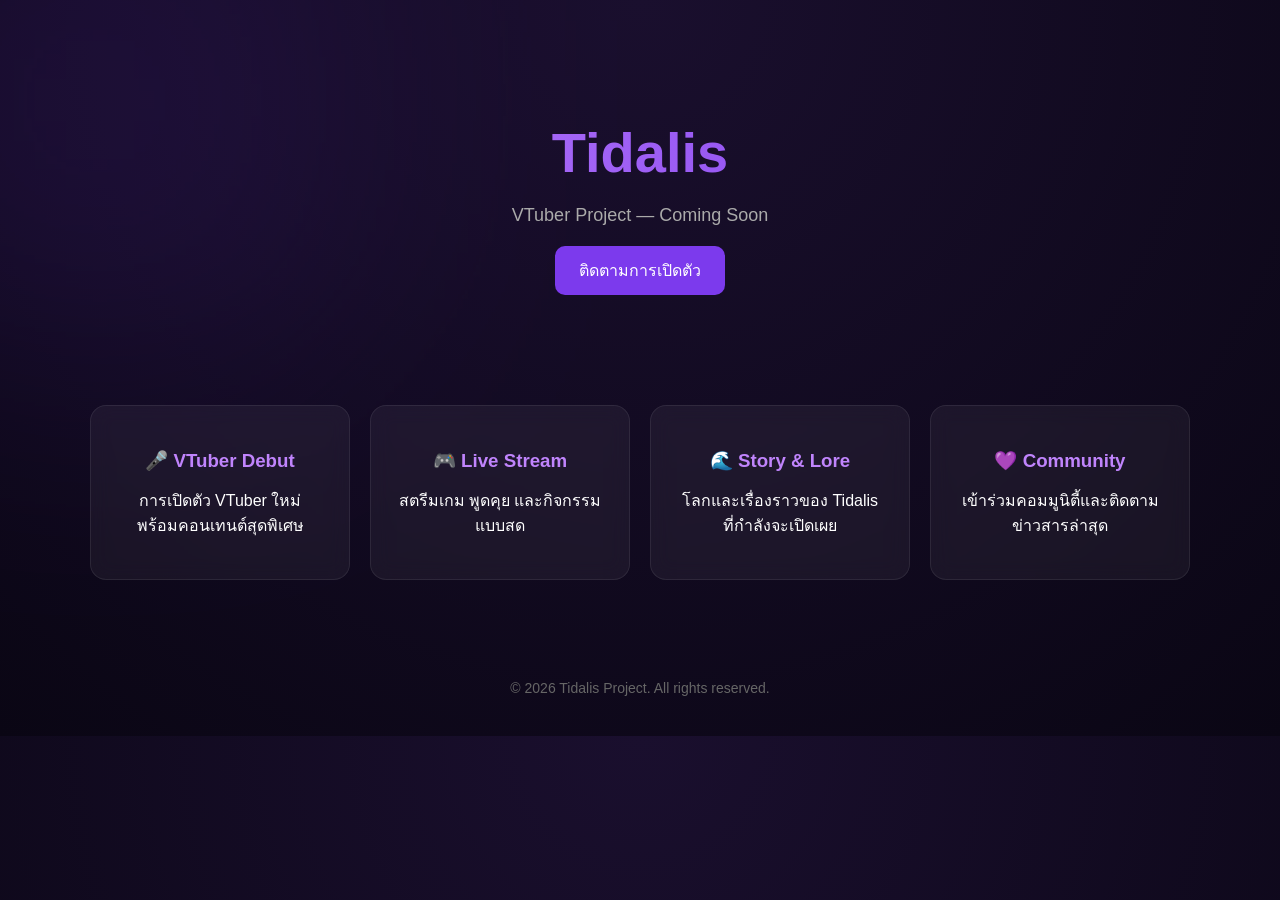
==== index.html @ df7542e8 "Create index.html" ====
<!DOCTYPE html>
<html lang="th">
<head>
  <meta charset="UTF-8">
  <meta name="viewport" content="width=device-width, initial-scale=1.0">
  <title>Tidalis.site</title>
  <style>
    body {
      margin: 0;
      font-family: 'Segoe UI', sans-serif;
      background: radial-gradient(circle at top, #1a0f2e, #0a0614);
      color: #fff;
      overflow-x: hidden;
    }

    .container {
      max-width: 1100px;
      margin: auto;
      padding: 20px;
      text-align: center;
    }

    .hero {
      padding: 100px 20px 60px;
    }

    .hero h1 {
      font-size: 56px;
      margin: 0;
      background: linear-gradient(90deg, #c084fc, #7c3aed);
      -webkit-background-clip: text;
      -webkit-text-fill-color: transparent;
    }

    .hero p {
      color: #aaa;
      margin: 20px 0;
      font-size: 18px;
    }

    .btn {
      padding: 12px 24px;
      background: #7c3aed;
      border-radius: 10px;
      text-decoration: none;
      color: #fff;
      transition: 0.3s;
      display: inline-block;
    }

    .btn:hover {
      background: #5b21b6;
      transform: translateY(-2px);
    }

    .cards {
      display: grid;
      grid-template-columns: repeat(auto-fit, minmax(220px, 1fr));
      gap: 20px;
      margin-top: 50px;
    }

    .card {
      background: rgba(255,255,255,0.05);
      padding: 25px;
      border-radius: 16px;
      backdrop-filter: blur(10px);
      border: 1px solid rgba(255,255,255,0.08);
      transition: 0.4s;
      opacity: 0;
      transform: translateY(30px);
    }

    .card:hover {
      transform: translateY(-6px) scale(1.02);
      border-color: #7c3aed;
    }

    .card h3 {
      color: #c084fc;
      margin-bottom: 10px;
    }

    .footer {
      margin-top: 80px;
      padding: 20px;
      color: #666;
      font-size: 14px;
    }

    .glow {
      position: absolute;
      width: 400px;
      height: 400px;
      background: #7c3aed;
      filter: blur(150px);
      opacity: 0.2;
      top: -100px;
      left: -100px;
      z-index: -1;
    }
  </style>
</head>
<body>

<div class="glow"></div>

<div class="container">

  <section class="hero">
    <h1>Tidalis</h1>
    <p>VTuber Project — Coming Soon</p>
    <a href="#" class="btn" id="notifyBtn">ติดตามการเปิดตัว</a>
  </section>

  <section class="cards">

    <div class="card">
      <h3>🎤 VTuber Debut</h3>
      <p>การเปิดตัว VTuber ใหม่ พร้อมคอนเทนต์สุดพิเศษ</p>
    </div>

    <div class="card">
      <h3>🎮 Live Stream</h3>
      <p>สตรีมเกม พูดคุย และกิจกรรมแบบสด</p>
    </div>

    <div class="card">
      <h3>🌊 Story & Lore</h3>
      <p>โลกและเรื่องราวของ Tidalis ที่กำลังจะเปิดเผย</p>
    </div>

    <div class="card">
      <h3>💜 Community</h3>
      <p>เข้าร่วมคอมมูนิตี้และติดตามข่าวสารล่าสุด</p>
    </div>

  </section>

  <div class="footer">
    © 2026 Tidalis Project. All rights reserved.
  </div>

</div>

<script>
// animation cards
const cards = document.querySelectorAll('.card');

cards.forEach((card, index) => {
  setTimeout(() => {
    card.style.opacity = 1;
    card.style.transform = 'translateY(0)';
  }, index * 200);
});

// button interaction
const btn = document.getElementById('notifyBtn');

btn.addEventListener('click', (e) => {
  e.preventDefault();
  btn.innerText = 'Coming Soon...';
  btn.style.opacity = '0.7';

  setTimeout(() => {
    btn.innerText = 'ติดตามการเปิดตัว';
    btn.style.opacity = '1';
    alert('ระบบแจ้งเตือนจะมาเร็วๆ นี้ 🌊');
  }, 1500);
});
</script>

</body>
</html>
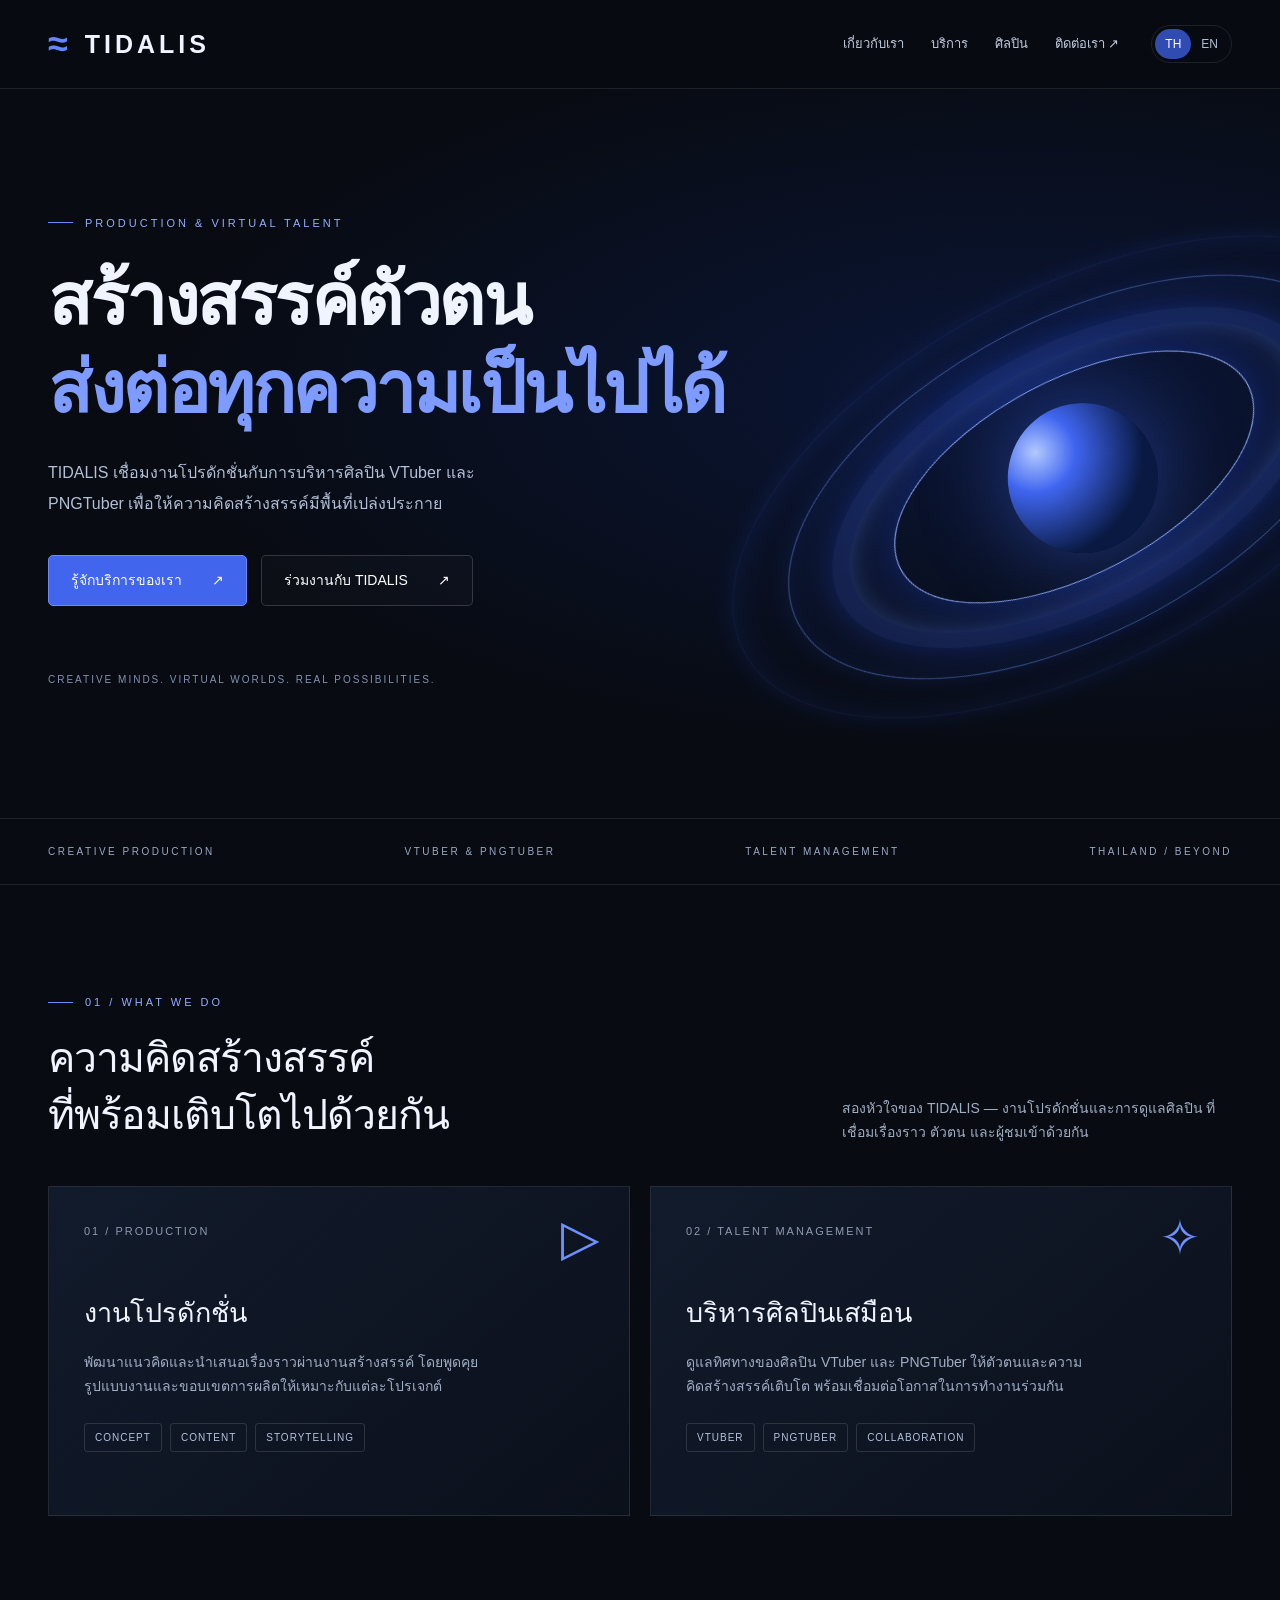
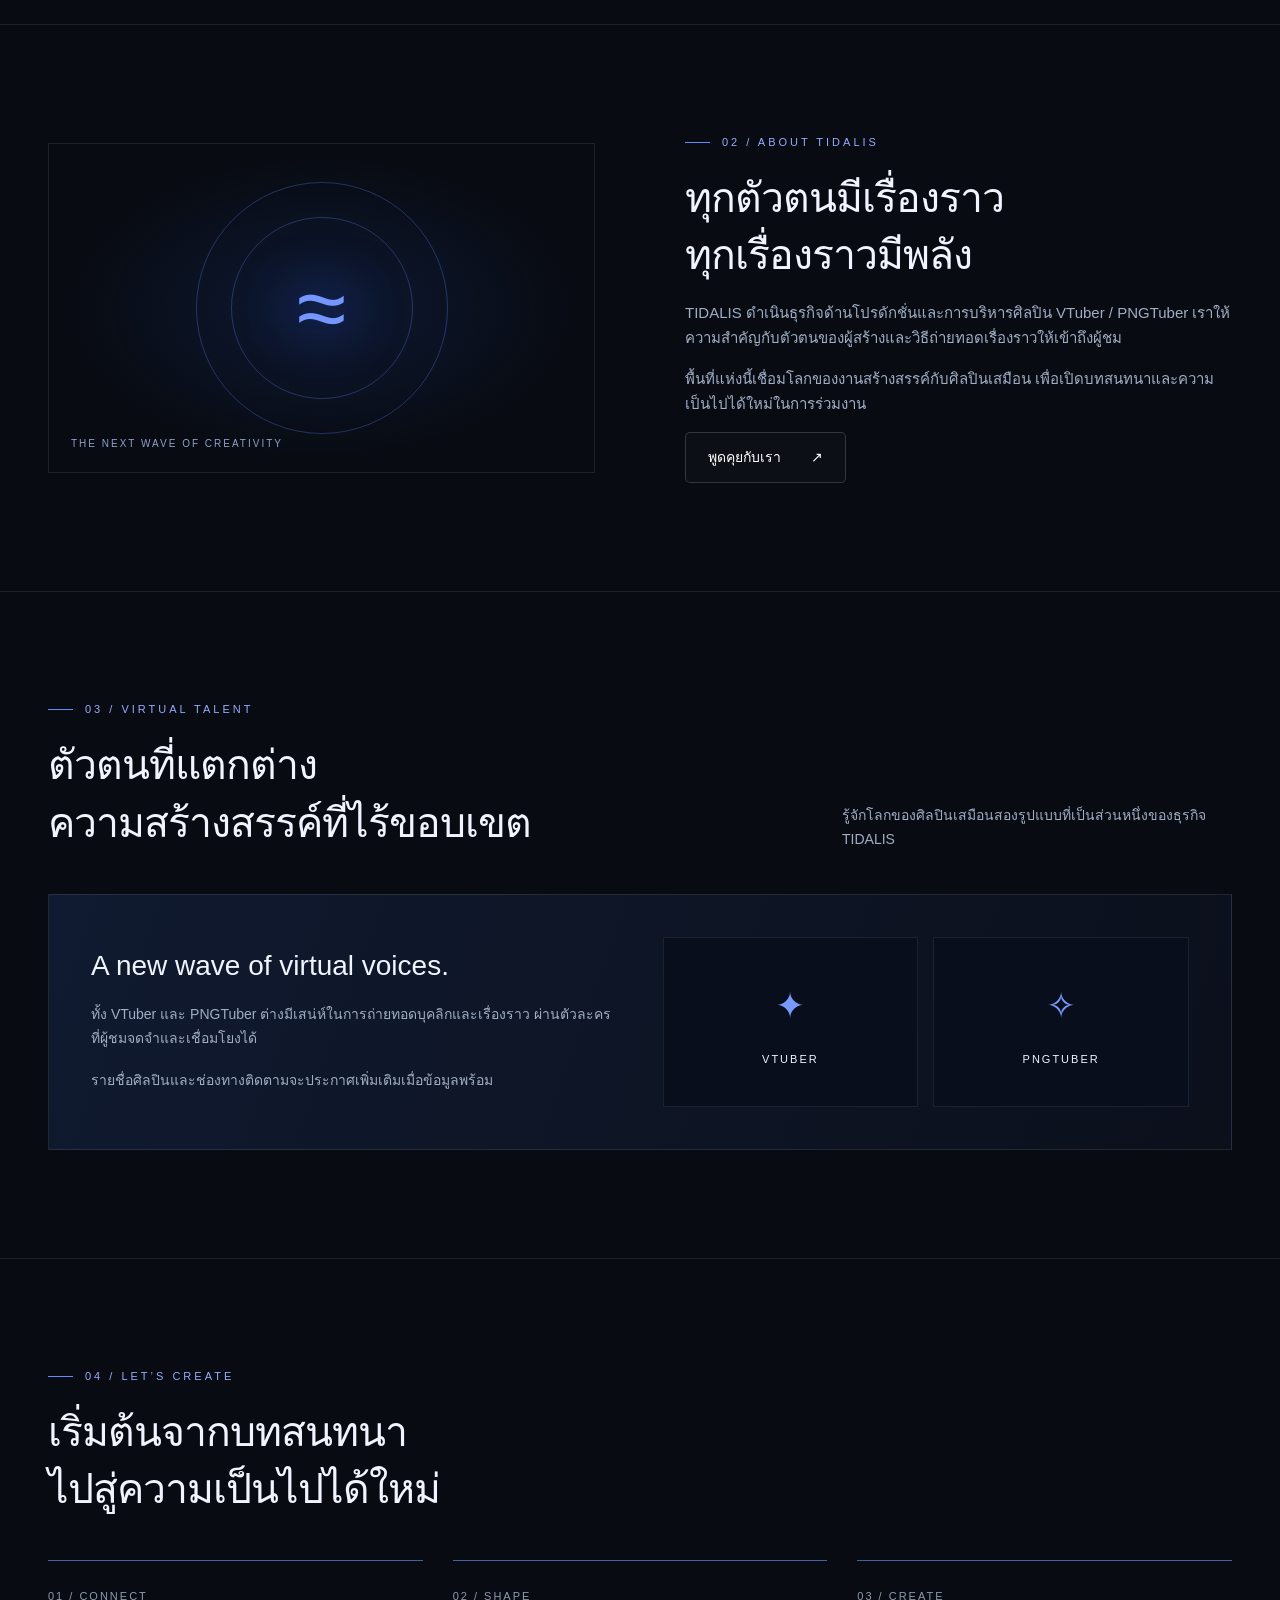
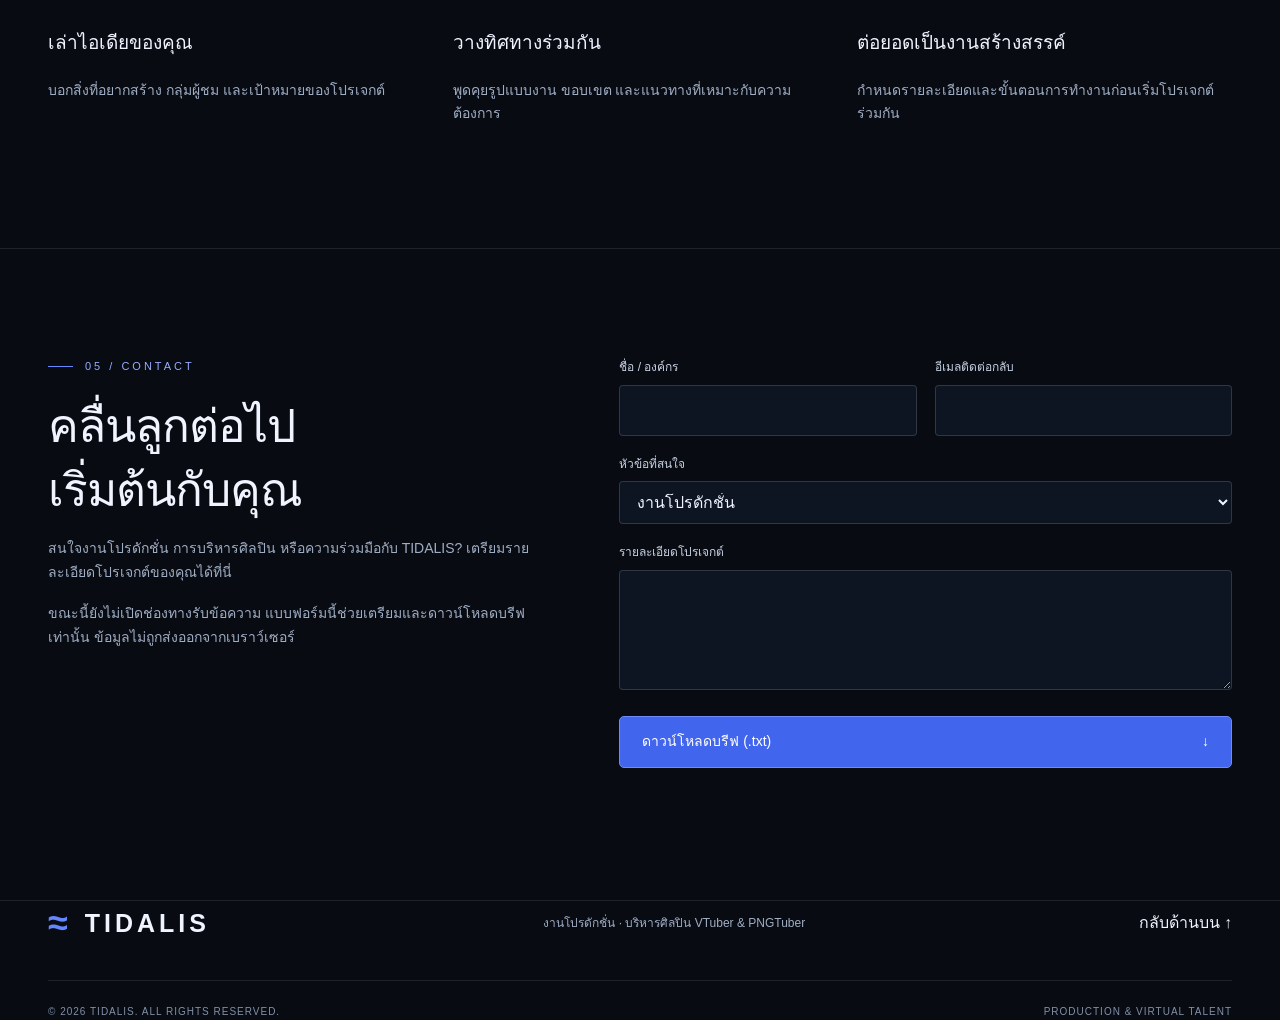
==== commit 839b96cd: "Build bilingual TIDALIS production and virtual talent corporate site" ====
--- a/index.html
+++ b/index.html
@@ -1,174 +1,32 @@
-<!DOCTYPE html>
+<!doctype html>
 <html lang="th">
 <head>
-  <meta charset="UTF-8">
-  <meta name="viewport" content="width=device-width, initial-scale=1.0">
-  <title>Tidalis.site</title>
-  <style>
-    body {
-      margin: 0;
-      font-family: 'Segoe UI', sans-serif;
-      background: radial-gradient(circle at top, #1a0f2e, #0a0614);
-      color: #fff;
-      overflow-x: hidden;
-    }
-
-    .container {
-      max-width: 1100px;
-      margin: auto;
-      padding: 20px;
-      text-align: center;
-    }
-
-    .hero {
-      padding: 100px 20px 60px;
-    }
-
-    .hero h1 {
-      font-size: 56px;
-      margin: 0;
-      background: linear-gradient(90deg, #c084fc, #7c3aed);
-      -webkit-background-clip: text;
-      -webkit-text-fill-color: transparent;
-    }
-
-    .hero p {
-      color: #aaa;
-      margin: 20px 0;
-      font-size: 18px;
-    }
-
-    .btn {
-      padding: 12px 24px;
-      background: #7c3aed;
-      border-radius: 10px;
-      text-decoration: none;
-      color: #fff;
-      transition: 0.3s;
-      display: inline-block;
-    }
-
-    .btn:hover {
-      background: #5b21b6;
-      transform: translateY(-2px);
-    }
-
-    .cards {
-      display: grid;
-      grid-template-columns: repeat(auto-fit, minmax(220px, 1fr));
-      gap: 20px;
-      margin-top: 50px;
-    }
-
-    .card {
-      background: rgba(255,255,255,0.05);
-      padding: 25px;
-      border-radius: 16px;
-      backdrop-filter: blur(10px);
-      border: 1px solid rgba(255,255,255,0.08);
-      transition: 0.4s;
-      opacity: 0;
-      transform: translateY(30px);
-    }
-
-    .card:hover {
-      transform: translateY(-6px) scale(1.02);
-      border-color: #7c3aed;
-    }
-
-    .card h3 {
-      color: #c084fc;
-      margin-bottom: 10px;
-    }
-
-    .footer {
-      margin-top: 80px;
-      padding: 20px;
-      color: #666;
-      font-size: 14px;
-    }
-
-    .glow {
-      position: absolute;
-      width: 400px;
-      height: 400px;
-      background: #7c3aed;
-      filter: blur(150px);
-      opacity: 0.2;
-      top: -100px;
-      left: -100px;
-      z-index: -1;
-    }
-  </style>
-</head>
+<meta charset="utf-8"><meta name="viewport" content="width=device-width,initial-scale=1">
+<title>TIDALIS — Production & Virtual Talent</title>
+<meta name="description" content="TIDALIS งานโปรดักชั่นและการบริหารศิลปิน VTuber / PNGTuber — Production and virtual talent management.">
+<meta name="theme-color" content="#080b12">
+<style>
+:root{color-scheme:dark;--bg:#080b12;--panel:#101724;--ink:#f0f4ff;--muted:#a0aec4;--blue:#4268ff;--line:#ffffff18}*{box-sizing:border-box}html{scroll-behavior:smooth;scroll-padding-top:100px}body{margin:0;background:var(--bg);color:var(--ink);font-family:Inter,"Noto Sans Thai",Tahoma,Arial,sans-serif;line-height:1.7}a{color:inherit;text-decoration:none}button,input,textarea,select{font:inherit}button,a,input,textarea,select{outline-offset:6px}button{cursor:pointer}::selection{background:#3451ad}header{position:sticky;top:0;z-index:10;background:#080b12e8;backdrop-filter:blur(18px);border-bottom:1px solid var(--line)}.wrap{max-width:1280px;margin:auto;padding:0 48px}.nav{height:88px;display:flex;align-items:center;gap:32px}.brand{font-size:25px;letter-spacing:4px;font-weight:800;display:flex;align-items:center;gap:13px}.mark{color:#6486ff;font-size:36px;line-height:1}.navlinks{display:flex;gap:27px;margin-left:auto;font-size:13px;color:#c1cbdd}.navlinks a:hover,footer a:hover{color:#7da0ff}.lang{display:flex;border:1px solid var(--line);padding:3px;border-radius:25px}.lang button{background:none;border:0;color:#b4bfd3;padding:5px 10px;font-size:12px;border-radius:20px}.lang button[aria-pressed=true]{background:#304cb2;color:white}.menu{display:none;background:none;border:1px solid var(--line);color:white;padding:7px 12px}.eyebrow{text-transform:uppercase;letter-spacing:3px;font-size:11px;color:#94adff;display:flex;align-items:center;gap:12px}.eyebrow:before{content:"";width:25px;height:1px;background:#6689ff}.hero{position:relative;min-height:730px;display:flex;align-items:center;isolation:isolate;overflow:hidden;border-bottom:1px solid var(--line)}.hero:before{content:"";position:absolute;inset:0;z-index:-2;background:radial-gradient(ellipse at 80% 42%,#13349b45,transparent 60%),linear-gradient(90deg,#080b12,transparent)}.hero .wrap{width:100%;padding-top:85px;padding-bottom:90px}.hero-copy{max-width:740px;position:relative;z-index:2}h1{font-size:clamp(48px,5.6vw,78px);line-height:1.22;letter-spacing:-2.5px;margin:25px 0 25px;font-weight:600}h1 span{display:block;color:#7e9bff}.lead{max-width:500px;color:#b3c0d6;font-size:16px;line-height:1.95}.actions{display:flex;gap:14px;flex-wrap:wrap;margin-top:35px}.button{display:inline-flex;align-items:center;justify-content:space-between;gap:30px;padding:13px 22px;background:#4165ed;border:1px solid #6e89f8;border-radius:5px;font-size:14px;color:white;transition:background .2s,transform .2s}.button:hover{background:#5276ff;transform:translateY(-2px)}.button.secondary{background:#ffffff05;border-color:#ffffff2a}.hero-caption{font-size:10px;letter-spacing:2px;color:#8392b1;margin-top:65px}.orbit-art{position:absolute;right:-130px;top:75px;width:680px;height:610px;z-index:-1;transform:rotate(-28deg);pointer-events:none}.orbit{position:absolute;border-radius:50%;border:1px solid #6e9bff7a;box-shadow:inset 0 0 35px #2452ef22,0 0 25px #2452ef22;width:92%;height:63%;top:20%;left:4%;transform:rotateX(35deg);animation:float 12s ease-in-out infinite}.orbit:nth-child(2){width:78%;height:53%;top:25%;left:11%;border-width:18px;border-color:#4268ff33;box-shadow:inset 0 0 30px #5881ff66,0 0 40px #2853fa55;animation-delay:-3s}.orbit:nth-child(3){width:58%;height:39%;top:32%;left:21%;border-color:#94b0ff;box-shadow:0 0 60px #2552ff66;animation-delay:-6s}.orbit:nth-child(4){width:110%;height:75%;top:14%;left:-5%;border-color:#3655ae35}.core{position:absolute;width:150px;height:150px;border-radius:50%;left:40%;top:40%;background:radial-gradient(circle at 30% 20%,#b3c9ff,#3f65ef 25%,#091941 68%);box-shadow:0 0 90px #416eff77}.strip{display:flex;justify-content:space-between;gap:20px;padding-top:24px;padding-bottom:24px;font-size:10px;letter-spacing:2.5px;color:#9aa9c4;border-bottom:1px solid var(--line)}section.content{padding-top:108px;padding-bottom:108px;border-bottom:1px solid var(--line)}.section-head{display:flex;align-items:end;justify-content:space-between;gap:40px;margin-bottom:42px}h2{font-size:clamp(30px,3.2vw,45px);line-height:1.4;letter-spacing:-1px;font-weight:500;margin:18px 0 0}.section-head p{max-width:390px;color:var(--muted);font-size:14px;margin:0}.services{display:grid;grid-template-columns:1fr 1fr;gap:20px}.service{border:1px solid var(--line);background:linear-gradient(140deg,#121b2c,#0b101b);padding:35px;min-height:330px;position:relative;overflow:hidden;transition:border-color .2s}.service:hover{border-color:#5a7bde}.number{font-size:11px;color:#8f9ab0;letter-spacing:2px}.service h3{font-size:27px;font-weight:500;margin:50px 0 12px}.service p{color:var(--muted);font-size:14px;max-width:410px}.tags{display:flex;gap:8px;flex-wrap:wrap;margin-top:24px}.tag{font-size:10px;border:1px solid #ffffff20;padding:5px 10px;color:#b4c3dd;border-radius:3px;letter-spacing:1px}.mini-art{position:absolute;right:30px;top:26px;font-size:50px;color:#6f91ff;line-height:1}.about{display:grid;grid-template-columns:1fr 1fr;gap:90px;align-items:center}.about p{color:var(--muted);font-size:15px}.about-visual{min-height:330px;background:radial-gradient(ellipse at center,#1d3f9044,transparent 65%);border:1px solid var(--line);display:flex;align-items:center;justify-content:center;position:relative;overflow:hidden}.about-visual:before,.about-visual:after{content:"";position:absolute;width:250px;height:250px;border:1px solid #577eee55;border-radius:50%}.about-visual:after{width:180px;height:180px}.about-visual strong{font-size:90px;font-weight:400;color:#7396ff;text-shadow:0 0 60px #3b66ff}.visual-note{position:absolute;bottom:20px;left:22px;font-size:10px;letter-spacing:2px;color:#8fa2c9}.talent-panel{border:1px solid var(--line);padding:42px;display:grid;grid-template-columns:1fr 1fr;gap:45px;background:linear-gradient(110deg,#101a30,#0b101b)}.talent-panel h3{font-size:28px;font-weight:500;margin:5px 0 12px}.talent-panel p{font-size:14px;color:var(--muted)}.talent-types{display:grid;grid-template-columns:1fr 1fr;gap:15px}.type{border:1px solid #ffffff14;display:flex;flex-direction:column;justify-content:center;align-items:center;min-height:160px;background:#080e1b}.type span{font-size:36px;color:#789aff;margin-bottom:13px}.type strong{letter-spacing:2px;font-size:11px;font-weight:500}.note{color:#95a4bd;font-size:12px;margin-top:18px}.steps{display:grid;grid-template-columns:repeat(3,1fr);gap:30px}.step{border-top:1px solid #4761a0;padding-top:20px}.step h3{font-size:19px;font-weight:500}.step p{font-size:14px;color:var(--muted)}.contact-grid{display:grid;grid-template-columns:.9fr 1.1fr;gap:70px}.contact-grid p{color:var(--muted);font-size:14px}.contact-grid h2{font-size:46px}.field{margin-bottom:18px}label{display:block;font-size:12px;color:#c9d3e5;margin-bottom:7px}input,select,textarea{width:100%;background:#0d1422;border:1px solid #ffffff25;border-radius:4px;color:var(--ink);padding:11px 13px}textarea{resize:vertical;min-height:120px}.form-row{display:grid;grid-template-columns:1fr 1fr;gap:18px}form .button{width:100%}.status{padding:12px 0;color:#a7bfff;font-size:13px;white-space:pre-wrap}footer{padding:45px 0 25px}.footer-top{display:flex;justify-content:space-between;align-items:center;gap:20px}.footer-top p{font-size:12px;color:var(--muted)}.footer-bottom{margin-top:35px;border-top:1px solid var(--line);padding-top:22px;display:flex;justify-content:space-between;color:#8390a8;font-size:10px;letter-spacing:1px}.skip{position:absolute;left:15px;top:-80px;background:var(--blue);padding:10px;z-index:20}.skip:focus{top:10px}@keyframes float{50%{translate:0 -15px;rotate:3deg}}@media(min-width:1600px){.orbit-art{right:calc((100vw - 1450px)/2)}}@media(max-width:900px){.wrap{padding-left:26px;padding-right:26px}.nav{gap:18px}.navlinks{gap:17px}.about{gap:35px}.contact-grid{gap:35px}.orbit-art{right:-280px;opacity:.7}.hero-copy{max-width:620px}h1{font-size:60px}.strip{letter-spacing:1px}.talent-panel{gap:25px;padding:28px}}@media(max-width:680px){.nav{height:72px}.brand{font-size:20px;letter-spacing:3px}.lang{margin-left:auto}.menu{display:block}.navlinks{display:none;position:absolute;top:72px;left:0;right:0;background:#0c1220;padding:24px;flex-direction:column;border-bottom:1px solid var(--line)}.navlinks.open{display:flex}.hero{min-height:750px;align-items:start}.hero .wrap{padding-top:60px;padding-bottom:48px}h1{font-size:47px;letter-spacing:-1.5px}.lead{font-size:14px;max-width:360px}.orbit-art{width:470px;height:420px;right:-150px;top:370px;opacity:.55}.hero-caption{margin-top:120px;position:relative;z-index:1;font-size:9px}.strip{flex-wrap:wrap;font-size:8px;gap:12px;justify-content:start}.strip span{width:46%}section.content{padding-top:65px;padding-bottom:65px}.section-head{display:block}.section-head p{margin-top:20px}.services,.about,.talent-panel,.contact-grid{grid-template-columns:1fr}.service{padding:26px}.service h3{font-size:24px}.about{gap:30px}.about-visual{min-height:270px}.steps{grid-template-columns:1fr;gap:22px}.form-row{grid-template-columns:1fr;gap:0}.contact-grid h2{font-size:37px}.footer-top{align-items:start;flex-direction:column}.footer-bottom{gap:20px;flex-direction:column}.talent-panel{padding:24px}.actions .button{font-size:12px;gap:15px;padding:12px 16px}}@media(prefers-reduced-motion:reduce){html{scroll-behavior:auto}*,*:before,*:after{animation:none!important;transition:none!important}}
+</style></head>
 <body>
-
-<div class="glow"></div>
-
-<div class="container">
-
-  <section class="hero">
-    <h1>Tidalis</h1>
-    <p>VTuber Project — Coming Soon</p>
-    <a href="#" class="btn" id="notifyBtn">ติดตามการเปิดตัว</a>
-  </section>
-
-  <section class="cards">
-
-    <div class="card">
-      <h3>🎤 VTuber Debut</h3>
-      <p>การเปิดตัว VTuber ใหม่ พร้อมคอนเทนต์สุดพิเศษ</p>
-    </div>
-
-    <div class="card">
-      <h3>🎮 Live Stream</h3>
-      <p>สตรีมเกม พูดคุย และกิจกรรมแบบสด</p>
-    </div>
-
-    <div class="card">
-      <h3>🌊 Story & Lore</h3>
-      <p>โลกและเรื่องราวของ Tidalis ที่กำลังจะเปิดเผย</p>
-    </div>
-
-    <div class="card">
-      <h3>💜 Community</h3>
-      <p>เข้าร่วมคอมมูนิตี้และติดตามข่าวสารล่าสุด</p>
-    </div>
-
-  </section>
-
-  <div class="footer">
-    © 2026 Tidalis Project. All rights reserved.
-  </div>
-
-</div>
-
+<a class="skip" href="#main" data-i="skip">ข้ามไปเนื้อหา</a>
+<header><div class="wrap nav"><a class="brand" href="#main" aria-label="TIDALIS home"><span class="mark" aria-hidden="true">≈</span>TIDALIS</a><nav class="navlinks" id="navigation" aria-label="Main"><a href="#about" data-i="navAbout">เกี่ยวกับเรา</a><a href="#services" data-i="navServices">บริการ</a><a href="#talent" data-i="navTalent">ศิลปิน</a><a href="#contact" data-i="navContact">ติดต่อเรา ↗</a></nav><div class="lang" aria-label="Language"><button type="button" data-lang="th" aria-pressed="true">TH</button><button type="button" data-lang="en" aria-pressed="false">EN</button></div><button type="button" class="menu" aria-expanded="false" aria-controls="navigation" data-i="menu">เมนู</button></div></header>
+<main id="main">
+<section class="hero" aria-labelledby="hero-title"><div class="orbit-art" aria-hidden="true"><div class="orbit"></div><div class="orbit"></div><div class="orbit"></div><div class="orbit"></div><div class="core"></div></div><div class="wrap"><div class="hero-copy"><div class="eyebrow">PRODUCTION & VIRTUAL TALENT</div><h1 id="hero-title"><span style="color:inherit" data-i="hero1">สร้างสรรค์ตัวตน</span><span data-i="hero2">ส่งต่อทุกความเป็นไปได้</span></h1><p class="lead" data-i="heroDesc">TIDALIS เชื่อมงานโปรดักชั่นกับการบริหารศิลปิน VTuber และ PNGTuber เพื่อให้ความคิดสร้างสรรค์มีพื้นที่เปล่งประกาย</p><div class="actions"><a class="button" href="#services"><span data-i="explore">รู้จักบริการของเรา</span><span aria-hidden="true">↗</span></a><a class="button secondary" href="#contact"><span data-i="collab">ร่วมงานกับ TIDALIS</span><span aria-hidden="true">↗</span></a></div><div class="hero-caption">CREATIVE MINDS. VIRTUAL WORLDS. REAL POSSIBILITIES.</div></div></div></section>
+<div class="wrap strip" aria-label="Focus areas"><span>CREATIVE PRODUCTION</span><span>VTUBER & PNGTUBER</span><span>TALENT MANAGEMENT</span><span>THAILAND / BEYOND</span></div>
+<section class="content wrap" id="services"><div class="section-head"><div><div class="eyebrow">01 / WHAT WE DO</div><h2 data-i="serviceTitle">ความคิดสร้างสรรค์<br>ที่พร้อมเติบโตไปด้วยกัน</h2></div><p data-i="serviceIntro">สองหัวใจของ TIDALIS — งานโปรดักชั่นและการดูแลศิลปิน ที่เชื่อมเรื่องราว ตัวตน และผู้ชมเข้าด้วยกัน</p></div><div class="services"><article class="service"><div class="number">01 / PRODUCTION</div><div class="mini-art" aria-hidden="true">▷</div><h3 data-i="prodTitle">งานโปรดักชั่น</h3><p data-i="prodDesc">พัฒนาแนวคิดและนำเสนอเรื่องราวผ่านงานสร้างสรรค์ โดยพูดคุยรูปแบบงานและขอบเขตการผลิตให้เหมาะกับแต่ละโปรเจกต์</p><div class="tags"><span class="tag">CONCEPT</span><span class="tag">CONTENT</span><span class="tag">STORYTELLING</span></div></article><article class="service"><div class="number">02 / TALENT MANAGEMENT</div><div class="mini-art" aria-hidden="true">✧</div><h3 data-i="manageTitle">บริหารศิลปินเสมือน</h3><p data-i="manageDesc">ดูแลทิศทางของศิลปิน VTuber และ PNGTuber ให้ตัวตนและความคิดสร้างสรรค์เติบโต พร้อมเชื่อมต่อโอกาสในการทำงานร่วมกัน</p><div class="tags"><span class="tag">VTUBER</span><span class="tag">PNGTUBER</span><span class="tag">COLLABORATION</span></div></article></div></section>
+<section class="content wrap" id="about"><div class="about"><div class="about-visual" aria-hidden="true"><strong>≈</strong><span class="visual-note">THE NEXT WAVE OF CREATIVITY</span></div><div><div class="eyebrow">02 / ABOUT TIDALIS</div><h2 data-i="aboutTitle">ทุกตัวตนมีเรื่องราว<br>ทุกเรื่องราวมีพลัง</h2><p data-i="aboutDesc">TIDALIS ดำเนินธุรกิจด้านโปรดักชั่นและการบริหารศิลปิน VTuber / PNGTuber เราให้ความสำคัญกับตัวตนของผู้สร้างและวิธีถ่ายทอดเรื่องราวให้เข้าถึงผู้ชม</p><p data-i="aboutMore">พื้นที่แห่งนี้เชื่อมโลกของงานสร้างสรรค์กับศิลปินเสมือน เพื่อเปิดบทสนทนาและความเป็นไปได้ใหม่ในการร่วมงาน</p><a href="#contact" class="button secondary"><span data-i="talk">พูดคุยกับเรา</span><span aria-hidden="true">↗</span></a></div></div></section>
+<section class="content wrap" id="talent"><div class="section-head"><div><div class="eyebrow">03 / VIRTUAL TALENT</div><h2 data-i="talentTitle">ตัวตนที่แตกต่าง<br>ความสร้างสรรค์ที่ไร้ขอบเขต</h2></div><p data-i="talentIntro">รู้จักโลกของศิลปินเสมือนสองรูปแบบที่เป็นส่วนหนึ่งของธุรกิจ TIDALIS</p></div><div class="talent-panel"><div><h3 data-i="talentPanel">A new wave of virtual voices.</h3><p data-i="talentDesc">ทั้ง VTuber และ PNGTuber ต่างมีเสน่ห์ในการถ่ายทอดบุคลิกและเรื่องราว ผ่านตัวละครที่ผู้ชมจดจำและเชื่อมโยงได้</p><p class="note" data-i="talentNote">รายชื่อศิลปินและช่องทางติดตามจะประกาศเพิ่มเติมเมื่อข้อมูลพร้อม</p></div><div class="talent-types"><div class="type"><span aria-hidden="true">✦</span><strong>VTUBER</strong></div><div class="type"><span aria-hidden="true">✧</span><strong>PNGTUBER</strong></div></div></div></section>
+<section class="content wrap"><div class="section-head"><div><div class="eyebrow">04 / LET’S CREATE</div><h2 data-i="processTitle">เริ่มต้นจากบทสนทนา<br>ไปสู่ความเป็นไปได้ใหม่</h2></div></div><div class="steps"><article class="step"><span class="number">01 / CONNECT</span><h3 data-i="step1">เล่าไอเดียของคุณ</h3><p data-i="step1Desc">บอกสิ่งที่อยากสร้าง กลุ่มผู้ชม และเป้าหมายของโปรเจกต์</p></article><article class="step"><span class="number">02 / SHAPE</span><h3 data-i="step2">วางทิศทางร่วมกัน</h3><p data-i="step2Desc">พูดคุยรูปแบบงาน ขอบเขต และแนวทางที่เหมาะกับความต้องการ</p></article><article class="step"><span class="number">03 / CREATE</span><h3 data-i="step3">ต่อยอดเป็นงานสร้างสรรค์</h3><p data-i="step3Desc">กำหนดรายละเอียดและขั้นตอนการทำงานก่อนเริ่มโปรเจกต์ร่วมกัน</p></article></div></section>
+<section class="content wrap" id="contact"><div class="contact-grid"><div><div class="eyebrow">05 / CONTACT</div><h2 data-i="contactTitle">คลื่นลูกต่อไป<br>เริ่มต้นกับคุณ</h2><p data-i="contactDesc">สนใจงานโปรดักชั่น การบริหารศิลปิน หรือความร่วมมือกับ TIDALIS? เตรียมรายละเอียดโปรเจกต์ของคุณได้ที่นี่</p><p class="note" data-i="contactNote">ขณะนี้ยังไม่เปิดช่องทางรับข้อความ แบบฟอร์มนี้ช่วยเตรียมและดาวน์โหลดบรีฟเท่านั้น ข้อมูลไม่ถูกส่งออกจากเบราว์เซอร์</p></div><form id="brief"><div class="form-row"><div class="field"><label for="name" data-i="name">ชื่อ / องค์กร</label><input id="name" name="name" required maxlength="150" autocomplete="name"></div><div class="field"><label for="email" data-i="email">อีเมลติดต่อกลับ</label><input id="email" name="email" type="email" required maxlength="254" autocomplete="email"></div></div><div class="field"><label for="interest" data-i="interest">หัวข้อที่สนใจ</label><select id="interest" name="interest"><option value="production" data-i="optionProd">งานโปรดักชั่น</option><option value="talent" data-i="optionTalent">การบริหารศิลปิน</option><option value="collaboration" data-i="optionCollab">ความร่วมมือทางธุรกิจ</option></select></div><div class="field"><label for="details" data-i="details">รายละเอียดโปรเจกต์</label><textarea id="details" name="details" required maxlength="5000"></textarea></div><button class="button" type="submit"><span data-i="download">ดาวน์โหลดบรีฟ (.txt)</span><span aria-hidden="true">↓</span></button><div id="status" class="status" role="status"></div></form></div></section>
+</main><footer class="wrap"><div class="footer-top"><a class="brand" href="#main"><span class="mark" aria-hidden="true">≈</span>TIDALIS</a><p data-i="footerDesc">งานโปรดักชั่น · บริหารศิลปิน VTuber & PNGTuber</p><a href="#main" data-i="top">กลับด้านบน ↑</a></div><div class="footer-bottom"><span>© 2026 TIDALIS. ALL RIGHTS RESERVED.</span><span>PRODUCTION & VIRTUAL TALENT</span></div></footer>
 <script>
-// animation cards
-const cards = document.querySelectorAll('.card');
-
-cards.forEach((card, index) => {
-  setTimeout(() => {
-    card.style.opacity = 1;
-    card.style.transform = 'translateY(0)';
-  }, index * 200);
-});
-
-// button interaction
-const btn = document.getElementById('notifyBtn');
-
-btn.addEventListener('click', (e) => {
-  e.preventDefault();
-  btn.innerText = 'Coming Soon...';
-  btn.style.opacity = '0.7';
-
-  setTimeout(() => {
-    btn.innerText = 'ติดตามการเปิดตัว';
-    btn.style.opacity = '1';
-    alert('ระบบแจ้งเตือนจะมาเร็วๆ นี้ 🌊');
-  }, 1500);
-});
-</script>
-
-</body>
-</html>
+const english={skip:'Skip to content',menu:'Menu',navAbout:'About',navServices:'Services',navTalent:'Talent',navContact:'Contact ↗',hero1:'Creative minds.',hero2:'Endless possibilities.',heroDesc:'TIDALIS brings production and VTuber / PNGTuber talent management together, giving creativity a space to shine.',explore:'Explore our services',collab:'Create with TIDALIS',serviceTitle:'Creativity, with room\nto grow together.',serviceIntro:'Two sides of TIDALIS — production and talent management, connecting stories, identities and audiences.',prodTitle:'Creative production',prodDesc:'Developing ideas and telling stories through creative work, with the format and production scope shaped around each project.',manageTitle:'Virtual talent management',manageDesc:'Supporting the creative direction of VTuber and PNGTuber talent while exploring opportunities for collaboration.',aboutTitle:'Every identity has a story.\nEvery story has a spark.',aboutDesc:'TIDALIS works in production and VTuber / PNGTuber talent management. We value the identity of each creator and how their stories connect with audiences.',aboutMore:'A meeting point for creative production and virtual talent, opening conversations and new possibilities for collaboration.',talk:'Let’s talk',talentTitle:'Distinct identities.\nLimitless creativity.',talentIntro:'Discover the two forms of virtual talent at the heart of TIDALIS.',talentPanel:'A new wave of virtual voices.',talentDesc:'VTubers and PNGTubers each bring their own way of expressing personality and stories through characters that audiences can connect with.',talentNote:'Artist profiles and official channels will be announced when available.',processTitle:'A conversation today.\nNew possibilities tomorrow.',step1:'Share your idea',step1Desc:'Tell us what you want to create, who it is for and what you want to achieve.',step2:'Shape the direction',step2Desc:'Discuss the format, scope and approach that fit your project.',step3:'Bring creativity forward',step3Desc:'Agree on the details and workflow before starting the project together.',contactTitle:'The next wave\nstarts with you.',contactDesc:'Interested in production, talent management or collaborating with TIDALIS? Prepare your project details here.',contactNote:'Messaging is not yet available. This form only prepares a downloadable brief. Your information stays in your browser.',name:'Name / Organization',email:'Contact email',interest:'Area of interest',optionProd:'Production',optionTalent:'Talent management',optionCollab:'Business collaboration',details:'Project details',download:'Download brief (.txt)',footerDesc:'Production · VTuber & PNGTuber talent management',top:'Back to top ↑'};
+const thai=Object.fromEntries([...document.querySelectorAll('[data-i]')].map(e=>[e.dataset.i,e.innerText]));
+let language='th';
+function setLanguage(lang){language=lang;document.documentElement.lang=lang;const dict=lang==='en'?english:thai;document.querySelectorAll('[data-i]').forEach(e=>{e.textContent=dict[e.dataset.i];e.style.whiteSpace='pre-line'});document.querySelectorAll('[data-lang]').forEach(b=>b.setAttribute('aria-pressed',String(b.dataset.lang===lang)));document.querySelector('#status').textContent='';try{localStorage.setItem('tidalis-language',lang)}catch{} }
+document.querySelectorAll('[data-lang]').forEach(b=>b.addEventListener('click',()=>setLanguage(b.dataset.lang)));
+try{if(localStorage.getItem('tidalis-language')==='en')setLanguage('en')}catch{}
+const menu=document.querySelector('.menu'),nav=document.querySelector('.navlinks');function closeMenu(){menu.setAttribute('aria-expanded','false');nav.classList.remove('open')}menu.addEventListener('click',()=>{const opened=menu.getAttribute('aria-expanded')==='true';menu.setAttribute('aria-expanded',String(!opened));nav.classList.toggle('open',!opened)});nav.querySelectorAll('a').forEach(a=>a.addEventListener('click',closeMenu));document.addEventListener('keydown',e=>{if(e.key==='Escape'){closeMenu();if(document.activeElement.closest('.navlinks'))menu.focus()}});matchMedia('(min-width:681px)').addEventListener('change',e=>{if(e.matches)closeMenu()});
+document.querySelector('#brief').addEventListener('submit',e=>{e.preventDefault();const values=new FormData(e.currentTarget);const area=document.querySelector('#interest').selectedOptions[0].textContent;const text=['TIDALIS — PROJECT BRIEF','Prepared locally / ยังไม่ได้ส่งให้ TIDALIS','',`Name / ชื่อ: ${values.get('name')}`,`Email / อีเมล: ${values.get('email')}`,`Interest / หัวข้อ: ${area}`,'',String(values.get('details'))].join('\n');const url=URL.createObjectURL(new Blob(['\ufeff'+text],{type:'text/plain;charset=utf-8'}));const a=document.createElement('a');a.href=url;a.download='TIDALIS-project-brief.txt';document.body.append(a);a.click();a.remove();setTimeout(()=>URL.revokeObjectURL(url),1000);document.querySelector('#status').textContent=language==='en'?'Brief downloaded. It has not been sent to TIDALIS.':'ดาวน์โหลดบรีฟแล้ว ยังไม่ได้ส่งข้อมูลให้ TIDALIS';});
+</script></body></html>
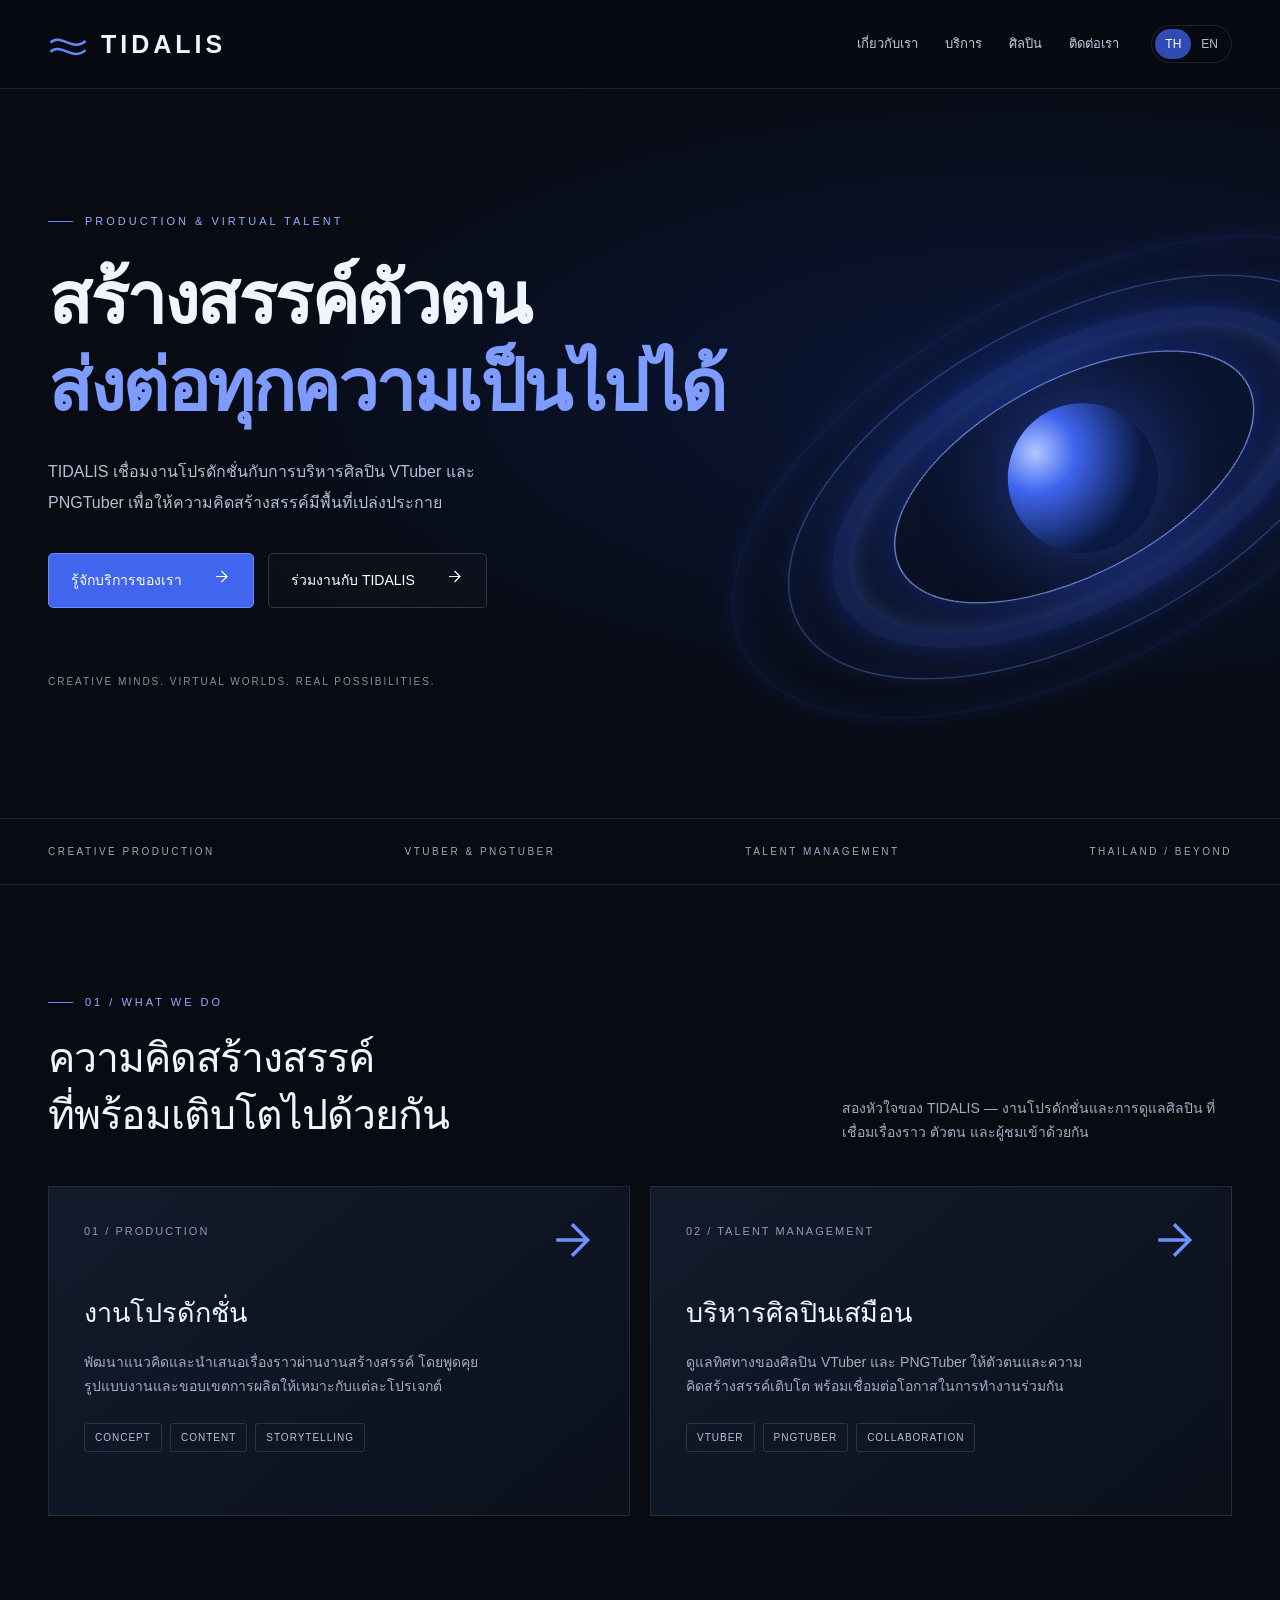
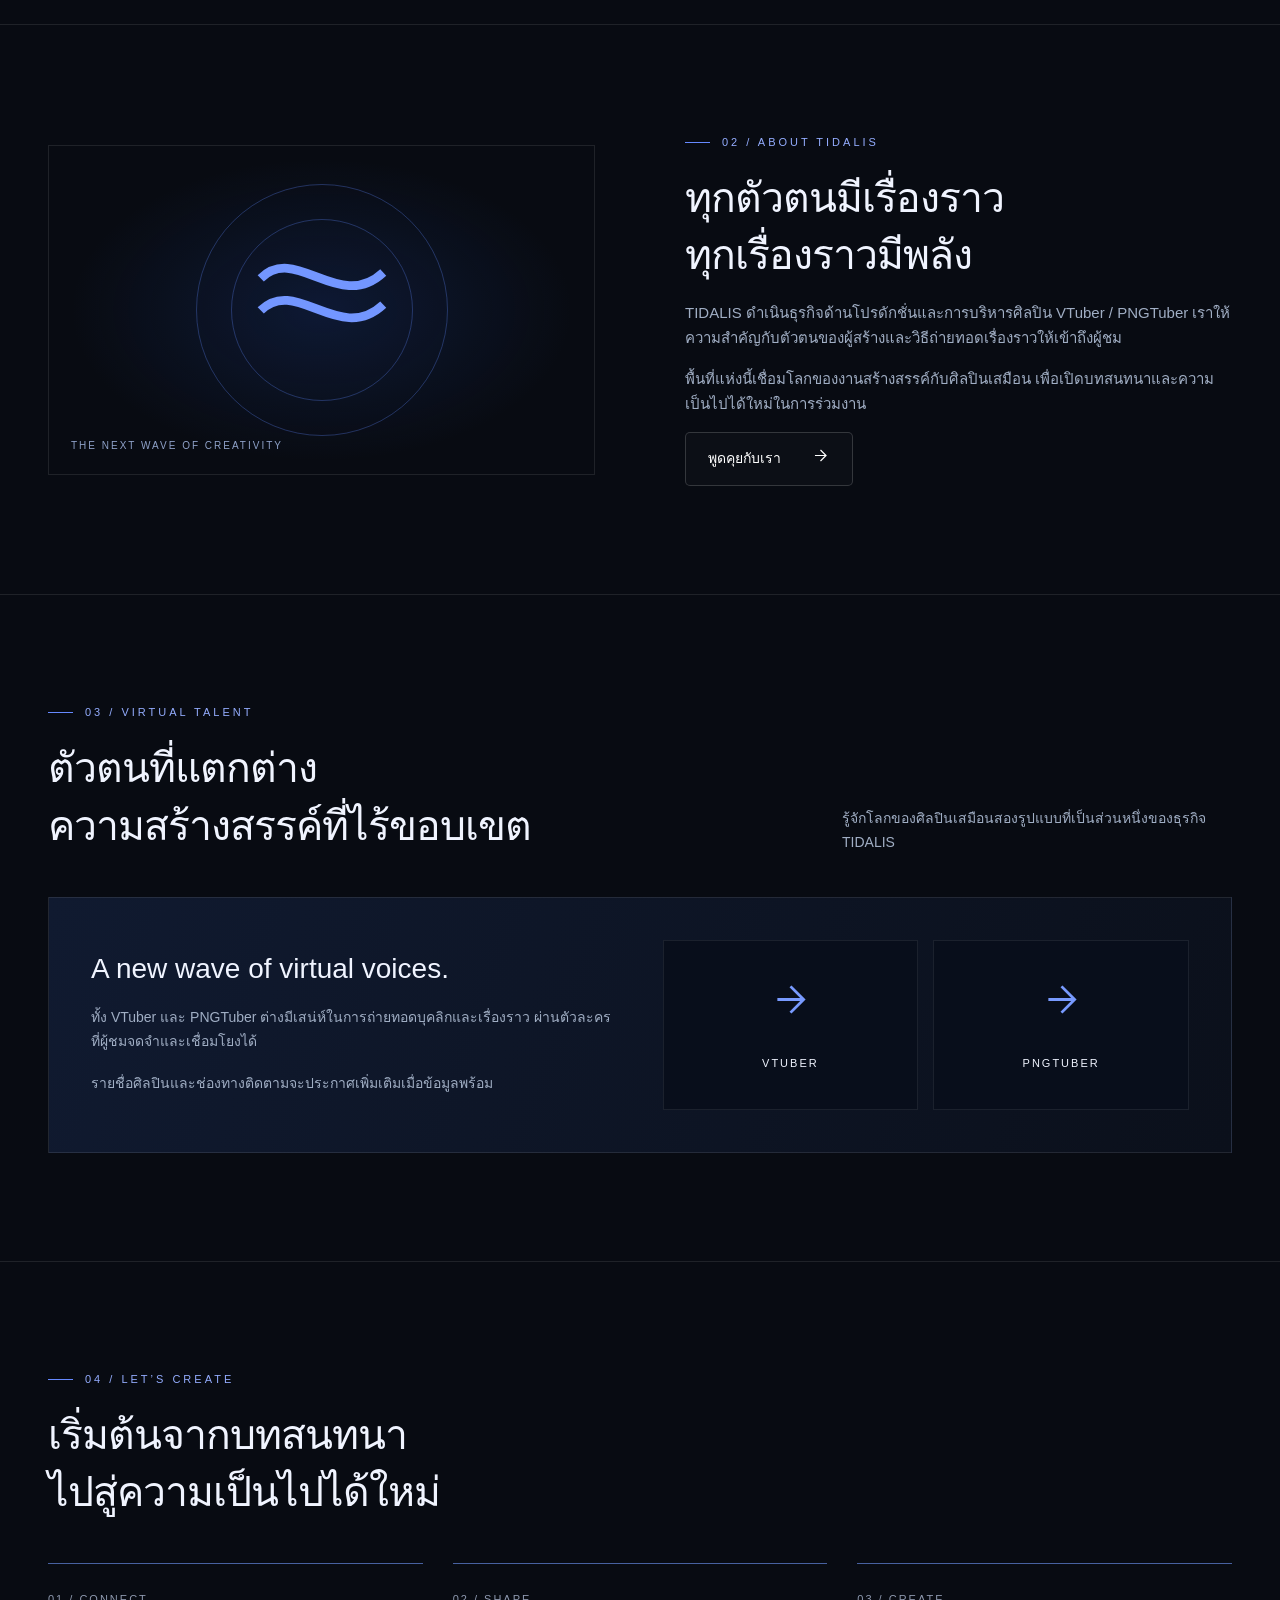
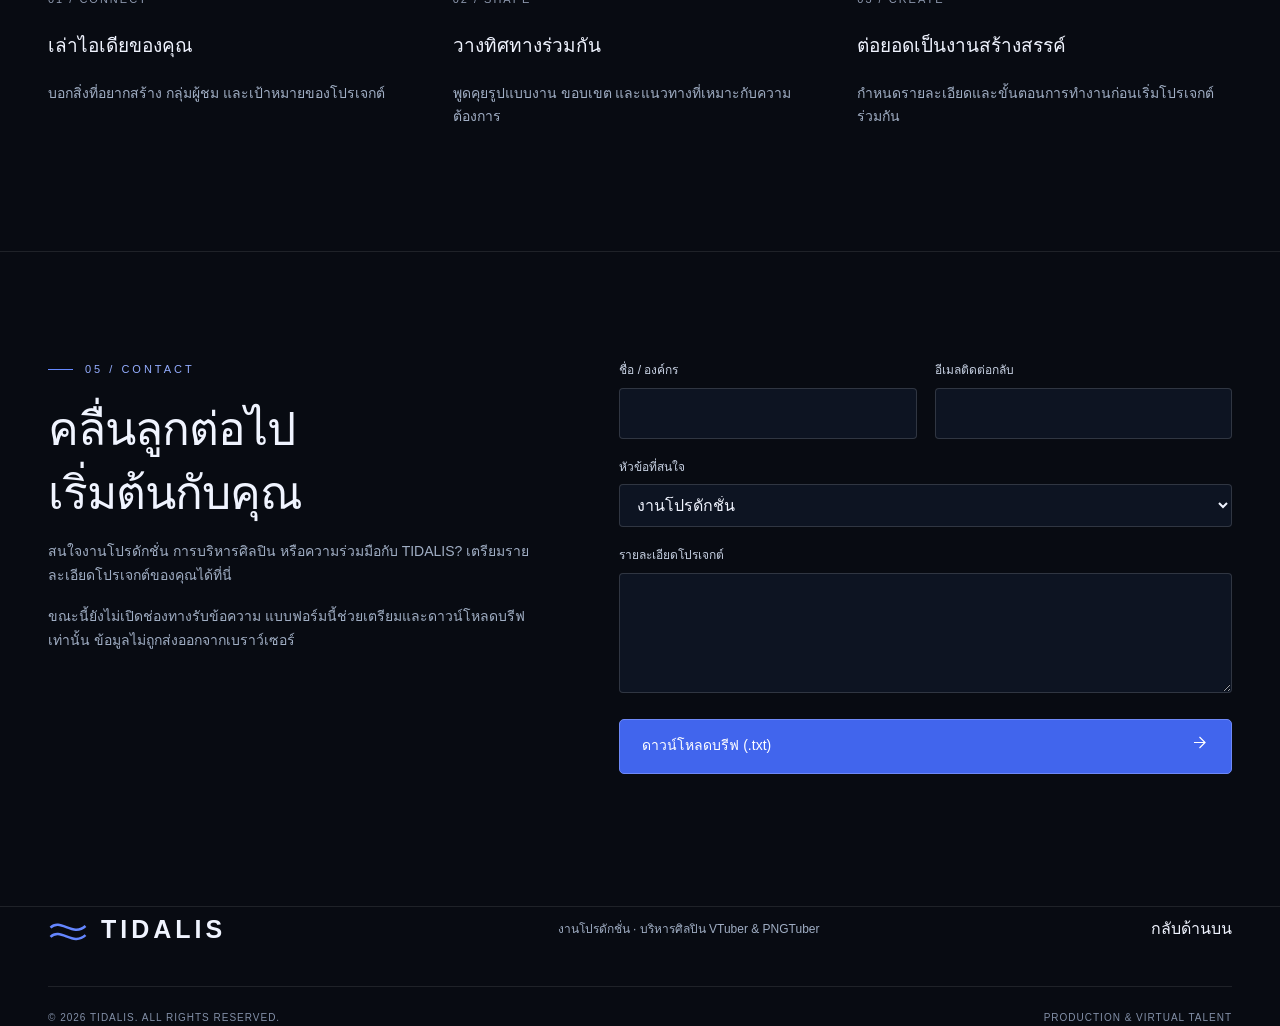
==== commit 77dffe70: "Add bilingual corporate pages and SVG motion design" ====
--- a/index.html
+++ b/index.html
@@ -7,26 +7,32 @@
 <meta name="theme-color" content="#080b12">
 <style>
 :root{color-scheme:dark;--bg:#080b12;--panel:#101724;--ink:#f0f4ff;--muted:#a0aec4;--blue:#4268ff;--line:#ffffff18}*{box-sizing:border-box}html{scroll-behavior:smooth;scroll-padding-top:100px}body{margin:0;background:var(--bg);color:var(--ink);font-family:Inter,"Noto Sans Thai",Tahoma,Arial,sans-serif;line-height:1.7}a{color:inherit;text-decoration:none}button,input,textarea,select{font:inherit}button,a,input,textarea,select{outline-offset:6px}button{cursor:pointer}::selection{background:#3451ad}header{position:sticky;top:0;z-index:10;background:#080b12e8;backdrop-filter:blur(18px);border-bottom:1px solid var(--line)}.wrap{max-width:1280px;margin:auto;padding:0 48px}.nav{height:88px;display:flex;align-items:center;gap:32px}.brand{font-size:25px;letter-spacing:4px;font-weight:800;display:flex;align-items:center;gap:13px}.mark{color:#6486ff;font-size:36px;line-height:1}.navlinks{display:flex;gap:27px;margin-left:auto;font-size:13px;color:#c1cbdd}.navlinks a:hover,footer a:hover{color:#7da0ff}.lang{display:flex;border:1px solid var(--line);padding:3px;border-radius:25px}.lang button{background:none;border:0;color:#b4bfd3;padding:5px 10px;font-size:12px;border-radius:20px}.lang button[aria-pressed=true]{background:#304cb2;color:white}.menu{display:none;background:none;border:1px solid var(--line);color:white;padding:7px 12px}.eyebrow{text-transform:uppercase;letter-spacing:3px;font-size:11px;color:#94adff;display:flex;align-items:center;gap:12px}.eyebrow:before{content:"";width:25px;height:1px;background:#6689ff}.hero{position:relative;min-height:730px;display:flex;align-items:center;isolation:isolate;overflow:hidden;border-bottom:1px solid var(--line)}.hero:before{content:"";position:absolute;inset:0;z-index:-2;background:radial-gradient(ellipse at 80% 42%,#13349b45,transparent 60%),linear-gradient(90deg,#080b12,transparent)}.hero .wrap{width:100%;padding-top:85px;padding-bottom:90px}.hero-copy{max-width:740px;position:relative;z-index:2}h1{font-size:clamp(48px,5.6vw,78px);line-height:1.22;letter-spacing:-2.5px;margin:25px 0 25px;font-weight:600}h1 span{display:block;color:#7e9bff}.lead{max-width:500px;color:#b3c0d6;font-size:16px;line-height:1.95}.actions{display:flex;gap:14px;flex-wrap:wrap;margin-top:35px}.button{display:inline-flex;align-items:center;justify-content:space-between;gap:30px;padding:13px 22px;background:#4165ed;border:1px solid #6e89f8;border-radius:5px;font-size:14px;color:white;transition:background .2s,transform .2s}.button:hover{background:#5276ff;transform:translateY(-2px)}.button.secondary{background:#ffffff05;border-color:#ffffff2a}.hero-caption{font-size:10px;letter-spacing:2px;color:#8392b1;margin-top:65px}.orbit-art{position:absolute;right:-130px;top:75px;width:680px;height:610px;z-index:-1;transform:rotate(-28deg);pointer-events:none}.orbit{position:absolute;border-radius:50%;border:1px solid #6e9bff7a;box-shadow:inset 0 0 35px #2452ef22,0 0 25px #2452ef22;width:92%;height:63%;top:20%;left:4%;transform:rotateX(35deg);animation:float 12s ease-in-out infinite}.orbit:nth-child(2){width:78%;height:53%;top:25%;left:11%;border-width:18px;border-color:#4268ff33;box-shadow:inset 0 0 30px #5881ff66,0 0 40px #2853fa55;animation-delay:-3s}.orbit:nth-child(3){width:58%;height:39%;top:32%;left:21%;border-color:#94b0ff;box-shadow:0 0 60px #2552ff66;animation-delay:-6s}.orbit:nth-child(4){width:110%;height:75%;top:14%;left:-5%;border-color:#3655ae35}.core{position:absolute;width:150px;height:150px;border-radius:50%;left:40%;top:40%;background:radial-gradient(circle at 30% 20%,#b3c9ff,#3f65ef 25%,#091941 68%);box-shadow:0 0 90px #416eff77}.strip{display:flex;justify-content:space-between;gap:20px;padding-top:24px;padding-bottom:24px;font-size:10px;letter-spacing:2.5px;color:#9aa9c4;border-bottom:1px solid var(--line)}section.content{padding-top:108px;padding-bottom:108px;border-bottom:1px solid var(--line)}.section-head{display:flex;align-items:end;justify-content:space-between;gap:40px;margin-bottom:42px}h2{font-size:clamp(30px,3.2vw,45px);line-height:1.4;letter-spacing:-1px;font-weight:500;margin:18px 0 0}.section-head p{max-width:390px;color:var(--muted);font-size:14px;margin:0}.services{display:grid;grid-template-columns:1fr 1fr;gap:20px}.service{border:1px solid var(--line);background:linear-gradient(140deg,#121b2c,#0b101b);padding:35px;min-height:330px;position:relative;overflow:hidden;transition:border-color .2s}.service:hover{border-color:#5a7bde}.number{font-size:11px;color:#8f9ab0;letter-spacing:2px}.service h3{font-size:27px;font-weight:500;margin:50px 0 12px}.service p{color:var(--muted);font-size:14px;max-width:410px}.tags{display:flex;gap:8px;flex-wrap:wrap;margin-top:24px}.tag{font-size:10px;border:1px solid #ffffff20;padding:5px 10px;color:#b4c3dd;border-radius:3px;letter-spacing:1px}.mini-art{position:absolute;right:30px;top:26px;font-size:50px;color:#6f91ff;line-height:1}.about{display:grid;grid-template-columns:1fr 1fr;gap:90px;align-items:center}.about p{color:var(--muted);font-size:15px}.about-visual{min-height:330px;background:radial-gradient(ellipse at center,#1d3f9044,transparent 65%);border:1px solid var(--line);display:flex;align-items:center;justify-content:center;position:relative;overflow:hidden}.about-visual:before,.about-visual:after{content:"";position:absolute;width:250px;height:250px;border:1px solid #577eee55;border-radius:50%}.about-visual:after{width:180px;height:180px}.about-visual strong{font-size:90px;font-weight:400;color:#7396ff;text-shadow:0 0 60px #3b66ff}.visual-note{position:absolute;bottom:20px;left:22px;font-size:10px;letter-spacing:2px;color:#8fa2c9}.talent-panel{border:1px solid var(--line);padding:42px;display:grid;grid-template-columns:1fr 1fr;gap:45px;background:linear-gradient(110deg,#101a30,#0b101b)}.talent-panel h3{font-size:28px;font-weight:500;margin:5px 0 12px}.talent-panel p{font-size:14px;color:var(--muted)}.talent-types{display:grid;grid-template-columns:1fr 1fr;gap:15px}.type{border:1px solid #ffffff14;display:flex;flex-direction:column;justify-content:center;align-items:center;min-height:160px;background:#080e1b}.type span{font-size:36px;color:#789aff;margin-bottom:13px}.type strong{letter-spacing:2px;font-size:11px;font-weight:500}.note{color:#95a4bd;font-size:12px;margin-top:18px}.steps{display:grid;grid-template-columns:repeat(3,1fr);gap:30px}.step{border-top:1px solid #4761a0;padding-top:20px}.step h3{font-size:19px;font-weight:500}.step p{font-size:14px;color:var(--muted)}.contact-grid{display:grid;grid-template-columns:.9fr 1.1fr;gap:70px}.contact-grid p{color:var(--muted);font-size:14px}.contact-grid h2{font-size:46px}.field{margin-bottom:18px}label{display:block;font-size:12px;color:#c9d3e5;margin-bottom:7px}input,select,textarea{width:100%;background:#0d1422;border:1px solid #ffffff25;border-radius:4px;color:var(--ink);padding:11px 13px}textarea{resize:vertical;min-height:120px}.form-row{display:grid;grid-template-columns:1fr 1fr;gap:18px}form .button{width:100%}.status{padding:12px 0;color:#a7bfff;font-size:13px;white-space:pre-wrap}footer{padding:45px 0 25px}.footer-top{display:flex;justify-content:space-between;align-items:center;gap:20px}.footer-top p{font-size:12px;color:var(--muted)}.footer-bottom{margin-top:35px;border-top:1px solid var(--line);padding-top:22px;display:flex;justify-content:space-between;color:#8390a8;font-size:10px;letter-spacing:1px}.skip{position:absolute;left:15px;top:-80px;background:var(--blue);padding:10px;z-index:20}.skip:focus{top:10px}@keyframes float{50%{translate:0 -15px;rotate:3deg}}@media(min-width:1600px){.orbit-art{right:calc((100vw - 1450px)/2)}}@media(max-width:900px){.wrap{padding-left:26px;padding-right:26px}.nav{gap:18px}.navlinks{gap:17px}.about{gap:35px}.contact-grid{gap:35px}.orbit-art{right:-280px;opacity:.7}.hero-copy{max-width:620px}h1{font-size:60px}.strip{letter-spacing:1px}.talent-panel{gap:25px;padding:28px}}@media(max-width:680px){.nav{height:72px}.brand{font-size:20px;letter-spacing:3px}.lang{margin-left:auto}.menu{display:block}.navlinks{display:none;position:absolute;top:72px;left:0;right:0;background:#0c1220;padding:24px;flex-direction:column;border-bottom:1px solid var(--line)}.navlinks.open{display:flex}.hero{min-height:750px;align-items:start}.hero .wrap{padding-top:60px;padding-bottom:48px}h1{font-size:47px;letter-spacing:-1.5px}.lead{font-size:14px;max-width:360px}.orbit-art{width:470px;height:420px;right:-150px;top:370px;opacity:.55}.hero-caption{margin-top:120px;position:relative;z-index:1;font-size:9px}.strip{flex-wrap:wrap;font-size:8px;gap:12px;justify-content:start}.strip span{width:46%}section.content{padding-top:65px;padding-bottom:65px}.section-head{display:block}.section-head p{margin-top:20px}.services,.about,.talent-panel,.contact-grid{grid-template-columns:1fr}.service{padding:26px}.service h3{font-size:24px}.about{gap:30px}.about-visual{min-height:270px}.steps{grid-template-columns:1fr;gap:22px}.form-row{grid-template-columns:1fr;gap:0}.contact-grid h2{font-size:37px}.footer-top{align-items:start;flex-direction:column}.footer-bottom{gap:20px;flex-direction:column}.talent-panel{padding:24px}.actions .button{font-size:12px;gap:15px;padding:12px 16px}}@media(prefers-reduced-motion:reduce){html{scroll-behavior:auto}*,*:before,*:after{animation:none!important;transition:none!important}}
+
+.icon svg{display:block}.mark svg{vertical-align:middle}.mini-art svg{width:54px;height:54px}.type svg{width:45px;height:45px}.about-visual strong svg{width:140px;height:100px}.button svg{width:19px;height:19px}.page-intro{padding:95px 0 70px;background:radial-gradient(ellipse at 80% 20%,#224be53b,transparent 65%);border-bottom:1px solid var(--line)}.page-intro h1{max-width:950px;font-size:clamp(42px,5vw,68px)}.page-intro p{max-width:670px;color:var(--muted)}.breadcrumb{font-size:12px;color:#9baed6}.detail-grid{display:grid;grid-template-columns:repeat(3,1fr);gap:20px}.detail-card{padding:30px;border:1px solid var(--line);background:linear-gradient(145deg,#14213a,#0b101c);border-radius:7px}.detail-card h3{font-size:22px;font-weight:500}.detail-card p{color:var(--muted);font-size:14px}.faq{border-bottom:1px solid var(--line);padding:23px 0}.faq summary{cursor:pointer;font-size:18px}.faq p{color:var(--muted);max-width:800px}.reveal{transition:opacity .8s ease,transform .8s cubic-bezier(.2,.7,.2,1)}.reveal.waiting{opacity:0;transform:translateY(24px)}.navlinks a[aria-current=page]{color:#8eacff}.service,.detail-card,.type{transition:transform .35s,border-color .35s,box-shadow .35s}.service:hover,.detail-card:hover,.type:hover{transform:translateY(-6px);border-color:#638aff;box-shadow:0 15px 40px #163f951c}.hero-copy,.page-intro .wrap{animation:enter .9s ease both}@keyframes enter{from{opacity:0;transform:translateY(20px)}to{opacity:1;transform:none}}@media(max-width:680px){.detail-grid{grid-template-columns:1fr}.page-intro{padding:55px 0}.page-intro h1{font-size:42px}}@media(prefers-reduced-motion:reduce){.reveal.waiting{opacity:1;transform:none}}
 </style></head>
 <body>
 <a class="skip" href="#main" data-i="skip">ข้ามไปเนื้อหา</a>
-<header><div class="wrap nav"><a class="brand" href="#main" aria-label="TIDALIS home"><span class="mark" aria-hidden="true">≈</span>TIDALIS</a><nav class="navlinks" id="navigation" aria-label="Main"><a href="#about" data-i="navAbout">เกี่ยวกับเรา</a><a href="#services" data-i="navServices">บริการ</a><a href="#talent" data-i="navTalent">ศิลปิน</a><a href="#contact" data-i="navContact">ติดต่อเรา ↗</a></nav><div class="lang" aria-label="Language"><button type="button" data-lang="th" aria-pressed="true">TH</button><button type="button" data-lang="en" aria-pressed="false">EN</button></div><button type="button" class="menu" aria-expanded="false" aria-controls="navigation" data-i="menu">เมนู</button></div></header>
+<header><div class="wrap nav"><a class="brand" href="/" aria-label="TIDALIS home"><span class="mark" aria-hidden="true"><svg viewBox="0 0 48 32" width="40" height="30" fill="none" stroke="currentColor" stroke-width="3" aria-hidden="true"><path d="M3 12C15 0 30 24 45 10M3 23C15 11 30 35 45 21"/></svg></span>TIDALIS</a><nav class="navlinks" id="navigation" aria-label="Main"><a href="/about.html" data-i="navAbout">เกี่ยวกับเรา</a><a href="/services.html" data-i="navServices">บริการ</a><a href="/talent.html" data-i="navTalent">ศิลปิน</a><a href="/contact.html" data-i="navContact">ติดต่อเรา</a></nav><div class="lang" aria-label="Language"><button type="button" data-lang="th" aria-pressed="true">TH</button><button type="button" data-lang="en" aria-pressed="false">EN</button></div><button type="button" class="menu" aria-expanded="false" aria-controls="navigation" data-i="menu">เมนู</button></div></header>
 <main id="main">
-<section class="hero" aria-labelledby="hero-title"><div class="orbit-art" aria-hidden="true"><div class="orbit"></div><div class="orbit"></div><div class="orbit"></div><div class="orbit"></div><div class="core"></div></div><div class="wrap"><div class="hero-copy"><div class="eyebrow">PRODUCTION & VIRTUAL TALENT</div><h1 id="hero-title"><span style="color:inherit" data-i="hero1">สร้างสรรค์ตัวตน</span><span data-i="hero2">ส่งต่อทุกความเป็นไปได้</span></h1><p class="lead" data-i="heroDesc">TIDALIS เชื่อมงานโปรดักชั่นกับการบริหารศิลปิน VTuber และ PNGTuber เพื่อให้ความคิดสร้างสรรค์มีพื้นที่เปล่งประกาย</p><div class="actions"><a class="button" href="#services"><span data-i="explore">รู้จักบริการของเรา</span><span aria-hidden="true">↗</span></a><a class="button secondary" href="#contact"><span data-i="collab">ร่วมงานกับ TIDALIS</span><span aria-hidden="true">↗</span></a></div><div class="hero-caption">CREATIVE MINDS. VIRTUAL WORLDS. REAL POSSIBILITIES.</div></div></div></section>
+<section class="hero" aria-labelledby="hero-title"><div class="orbit-art" aria-hidden="true"><div class="orbit"></div><div class="orbit"></div><div class="orbit"></div><div class="orbit"></div><div class="core"></div></div><div class="wrap"><div class="hero-copy"><div class="eyebrow">PRODUCTION & VIRTUAL TALENT</div><h1 id="hero-title"><span style="color:inherit" data-i="hero1">สร้างสรรค์ตัวตน</span><span data-i="hero2">ส่งต่อทุกความเป็นไปได้</span></h1><p class="lead" data-i="heroDesc">TIDALIS เชื่อมงานโปรดักชั่นกับการบริหารศิลปิน VTuber และ PNGTuber เพื่อให้ความคิดสร้างสรรค์มีพื้นที่เปล่งประกาย</p><div class="actions"><a class="button" href="/services.html"><span data-i="explore">รู้จักบริการของเรา</span><span aria-hidden="true"><svg viewBox="0 0 24 24" width="24" height="24" fill="none" stroke="currentColor" stroke-width="1.5" aria-hidden="true"><path d="M5 12h14M12 5l7 7-7 7"/></svg></span></a><a class="button secondary" href="/contact.html"><span data-i="collab">ร่วมงานกับ TIDALIS</span><span aria-hidden="true"><svg viewBox="0 0 24 24" width="24" height="24" fill="none" stroke="currentColor" stroke-width="1.5" aria-hidden="true"><path d="M5 12h14M12 5l7 7-7 7"/></svg></span></a></div><div class="hero-caption">CREATIVE MINDS. VIRTUAL WORLDS. REAL POSSIBILITIES.</div></div></div></section>
 <div class="wrap strip" aria-label="Focus areas"><span>CREATIVE PRODUCTION</span><span>VTUBER & PNGTUBER</span><span>TALENT MANAGEMENT</span><span>THAILAND / BEYOND</span></div>
-<section class="content wrap" id="services"><div class="section-head"><div><div class="eyebrow">01 / WHAT WE DO</div><h2 data-i="serviceTitle">ความคิดสร้างสรรค์<br>ที่พร้อมเติบโตไปด้วยกัน</h2></div><p data-i="serviceIntro">สองหัวใจของ TIDALIS — งานโปรดักชั่นและการดูแลศิลปิน ที่เชื่อมเรื่องราว ตัวตน และผู้ชมเข้าด้วยกัน</p></div><div class="services"><article class="service"><div class="number">01 / PRODUCTION</div><div class="mini-art" aria-hidden="true">▷</div><h3 data-i="prodTitle">งานโปรดักชั่น</h3><p data-i="prodDesc">พัฒนาแนวคิดและนำเสนอเรื่องราวผ่านงานสร้างสรรค์ โดยพูดคุยรูปแบบงานและขอบเขตการผลิตให้เหมาะกับแต่ละโปรเจกต์</p><div class="tags"><span class="tag">CONCEPT</span><span class="tag">CONTENT</span><span class="tag">STORYTELLING</span></div></article><article class="service"><div class="number">02 / TALENT MANAGEMENT</div><div class="mini-art" aria-hidden="true">✧</div><h3 data-i="manageTitle">บริหารศิลปินเสมือน</h3><p data-i="manageDesc">ดูแลทิศทางของศิลปิน VTuber และ PNGTuber ให้ตัวตนและความคิดสร้างสรรค์เติบโต พร้อมเชื่อมต่อโอกาสในการทำงานร่วมกัน</p><div class="tags"><span class="tag">VTUBER</span><span class="tag">PNGTUBER</span><span class="tag">COLLABORATION</span></div></article></div></section>
-<section class="content wrap" id="about"><div class="about"><div class="about-visual" aria-hidden="true"><strong>≈</strong><span class="visual-note">THE NEXT WAVE OF CREATIVITY</span></div><div><div class="eyebrow">02 / ABOUT TIDALIS</div><h2 data-i="aboutTitle">ทุกตัวตนมีเรื่องราว<br>ทุกเรื่องราวมีพลัง</h2><p data-i="aboutDesc">TIDALIS ดำเนินธุรกิจด้านโปรดักชั่นและการบริหารศิลปิน VTuber / PNGTuber เราให้ความสำคัญกับตัวตนของผู้สร้างและวิธีถ่ายทอดเรื่องราวให้เข้าถึงผู้ชม</p><p data-i="aboutMore">พื้นที่แห่งนี้เชื่อมโลกของงานสร้างสรรค์กับศิลปินเสมือน เพื่อเปิดบทสนทนาและความเป็นไปได้ใหม่ในการร่วมงาน</p><a href="#contact" class="button secondary"><span data-i="talk">พูดคุยกับเรา</span><span aria-hidden="true">↗</span></a></div></div></section>
-<section class="content wrap" id="talent"><div class="section-head"><div><div class="eyebrow">03 / VIRTUAL TALENT</div><h2 data-i="talentTitle">ตัวตนที่แตกต่าง<br>ความสร้างสรรค์ที่ไร้ขอบเขต</h2></div><p data-i="talentIntro">รู้จักโลกของศิลปินเสมือนสองรูปแบบที่เป็นส่วนหนึ่งของธุรกิจ TIDALIS</p></div><div class="talent-panel"><div><h3 data-i="talentPanel">A new wave of virtual voices.</h3><p data-i="talentDesc">ทั้ง VTuber และ PNGTuber ต่างมีเสน่ห์ในการถ่ายทอดบุคลิกและเรื่องราว ผ่านตัวละครที่ผู้ชมจดจำและเชื่อมโยงได้</p><p class="note" data-i="talentNote">รายชื่อศิลปินและช่องทางติดตามจะประกาศเพิ่มเติมเมื่อข้อมูลพร้อม</p></div><div class="talent-types"><div class="type"><span aria-hidden="true">✦</span><strong>VTUBER</strong></div><div class="type"><span aria-hidden="true">✧</span><strong>PNGTUBER</strong></div></div></div></section>
+<section class="content wrap" id="services"><div class="section-head"><div><div class="eyebrow">01 / WHAT WE DO</div><h2 data-i="serviceTitle">ความคิดสร้างสรรค์<br>ที่พร้อมเติบโตไปด้วยกัน</h2></div><p data-i="serviceIntro">สองหัวใจของ TIDALIS — งานโปรดักชั่นและการดูแลศิลปิน ที่เชื่อมเรื่องราว ตัวตน และผู้ชมเข้าด้วยกัน</p></div><div class="services"><article class="service"><div class="number">01 / PRODUCTION</div><div class="mini-art" aria-hidden="true"><svg viewBox="0 0 24 24" width="24" height="24" fill="none" stroke="currentColor" stroke-width="1.5" aria-hidden="true"><path d="M5 12h14M12 5l7 7-7 7"/></svg></div><h3 data-i="prodTitle">งานโปรดักชั่น</h3><p data-i="prodDesc">พัฒนาแนวคิดและนำเสนอเรื่องราวผ่านงานสร้างสรรค์ โดยพูดคุยรูปแบบงานและขอบเขตการผลิตให้เหมาะกับแต่ละโปรเจกต์</p><div class="tags"><span class="tag">CONCEPT</span><span class="tag">CONTENT</span><span class="tag">STORYTELLING</span></div></article><article class="service"><div class="number">02 / TALENT MANAGEMENT</div><div class="mini-art" aria-hidden="true"><svg viewBox="0 0 24 24" width="24" height="24" fill="none" stroke="currentColor" stroke-width="1.5" aria-hidden="true"><path d="M5 12h14M12 5l7 7-7 7"/></svg></div><h3 data-i="manageTitle">บริหารศิลปินเสมือน</h3><p data-i="manageDesc">ดูแลทิศทางของศิลปิน VTuber และ PNGTuber ให้ตัวตนและความคิดสร้างสรรค์เติบโต พร้อมเชื่อมต่อโอกาสในการทำงานร่วมกัน</p><div class="tags"><span class="tag">VTUBER</span><span class="tag">PNGTUBER</span><span class="tag">COLLABORATION</span></div></article></div></section>
+<section class="content wrap" id="about"><div class="about"><div class="about-visual" aria-hidden="true"><strong><svg viewBox="0 0 48 32" width="40" height="30" fill="none" stroke="currentColor" stroke-width="3" aria-hidden="true"><path d="M3 12C15 0 30 24 45 10M3 23C15 11 30 35 45 21"/></svg></strong><span class="visual-note">THE NEXT WAVE OF CREATIVITY</span></div><div><div class="eyebrow">02 / ABOUT TIDALIS</div><h2 data-i="aboutTitle">ทุกตัวตนมีเรื่องราว<br>ทุกเรื่องราวมีพลัง</h2><p data-i="aboutDesc">TIDALIS ดำเนินธุรกิจด้านโปรดักชั่นและการบริหารศิลปิน VTuber / PNGTuber เราให้ความสำคัญกับตัวตนของผู้สร้างและวิธีถ่ายทอดเรื่องราวให้เข้าถึงผู้ชม</p><p data-i="aboutMore">พื้นที่แห่งนี้เชื่อมโลกของงานสร้างสรรค์กับศิลปินเสมือน เพื่อเปิดบทสนทนาและความเป็นไปได้ใหม่ในการร่วมงาน</p><a href="/contact.html" class="button secondary"><span data-i="talk">พูดคุยกับเรา</span><span aria-hidden="true"><svg viewBox="0 0 24 24" width="24" height="24" fill="none" stroke="currentColor" stroke-width="1.5" aria-hidden="true"><path d="M5 12h14M12 5l7 7-7 7"/></svg></span></a></div></div></section>
+<section class="content wrap" id="talent"><div class="section-head"><div><div class="eyebrow">03 / VIRTUAL TALENT</div><h2 data-i="talentTitle">ตัวตนที่แตกต่าง<br>ความสร้างสรรค์ที่ไร้ขอบเขต</h2></div><p data-i="talentIntro">รู้จักโลกของศิลปินเสมือนสองรูปแบบที่เป็นส่วนหนึ่งของธุรกิจ TIDALIS</p></div><div class="talent-panel"><div><h3 data-i="talentPanel">A new wave of virtual voices.</h3><p data-i="talentDesc">ทั้ง VTuber และ PNGTuber ต่างมีเสน่ห์ในการถ่ายทอดบุคลิกและเรื่องราว ผ่านตัวละครที่ผู้ชมจดจำและเชื่อมโยงได้</p><p class="note" data-i="talentNote">รายชื่อศิลปินและช่องทางติดตามจะประกาศเพิ่มเติมเมื่อข้อมูลพร้อม</p></div><div class="talent-types"><div class="type"><span aria-hidden="true"><svg viewBox="0 0 24 24" width="24" height="24" fill="none" stroke="currentColor" stroke-width="1.5" aria-hidden="true"><path d="M5 12h14M12 5l7 7-7 7"/></svg></span><strong>VTUBER</strong></div><div class="type"><span aria-hidden="true"><svg viewBox="0 0 24 24" width="24" height="24" fill="none" stroke="currentColor" stroke-width="1.5" aria-hidden="true"><path d="M5 12h14M12 5l7 7-7 7"/></svg></span><strong>PNGTUBER</strong></div></div></div></section>
 <section class="content wrap"><div class="section-head"><div><div class="eyebrow">04 / LET’S CREATE</div><h2 data-i="processTitle">เริ่มต้นจากบทสนทนา<br>ไปสู่ความเป็นไปได้ใหม่</h2></div></div><div class="steps"><article class="step"><span class="number">01 / CONNECT</span><h3 data-i="step1">เล่าไอเดียของคุณ</h3><p data-i="step1Desc">บอกสิ่งที่อยากสร้าง กลุ่มผู้ชม และเป้าหมายของโปรเจกต์</p></article><article class="step"><span class="number">02 / SHAPE</span><h3 data-i="step2">วางทิศทางร่วมกัน</h3><p data-i="step2Desc">พูดคุยรูปแบบงาน ขอบเขต และแนวทางที่เหมาะกับความต้องการ</p></article><article class="step"><span class="number">03 / CREATE</span><h3 data-i="step3">ต่อยอดเป็นงานสร้างสรรค์</h3><p data-i="step3Desc">กำหนดรายละเอียดและขั้นตอนการทำงานก่อนเริ่มโปรเจกต์ร่วมกัน</p></article></div></section>
-<section class="content wrap" id="contact"><div class="contact-grid"><div><div class="eyebrow">05 / CONTACT</div><h2 data-i="contactTitle">คลื่นลูกต่อไป<br>เริ่มต้นกับคุณ</h2><p data-i="contactDesc">สนใจงานโปรดักชั่น การบริหารศิลปิน หรือความร่วมมือกับ TIDALIS? เตรียมรายละเอียดโปรเจกต์ของคุณได้ที่นี่</p><p class="note" data-i="contactNote">ขณะนี้ยังไม่เปิดช่องทางรับข้อความ แบบฟอร์มนี้ช่วยเตรียมและดาวน์โหลดบรีฟเท่านั้น ข้อมูลไม่ถูกส่งออกจากเบราว์เซอร์</p></div><form id="brief"><div class="form-row"><div class="field"><label for="name" data-i="name">ชื่อ / องค์กร</label><input id="name" name="name" required maxlength="150" autocomplete="name"></div><div class="field"><label for="email" data-i="email">อีเมลติดต่อกลับ</label><input id="email" name="email" type="email" required maxlength="254" autocomplete="email"></div></div><div class="field"><label for="interest" data-i="interest">หัวข้อที่สนใจ</label><select id="interest" name="interest"><option value="production" data-i="optionProd">งานโปรดักชั่น</option><option value="talent" data-i="optionTalent">การบริหารศิลปิน</option><option value="collaboration" data-i="optionCollab">ความร่วมมือทางธุรกิจ</option></select></div><div class="field"><label for="details" data-i="details">รายละเอียดโปรเจกต์</label><textarea id="details" name="details" required maxlength="5000"></textarea></div><button class="button" type="submit"><span data-i="download">ดาวน์โหลดบรีฟ (.txt)</span><span aria-hidden="true">↓</span></button><div id="status" class="status" role="status"></div></form></div></section>
-</main><footer class="wrap"><div class="footer-top"><a class="brand" href="#main"><span class="mark" aria-hidden="true">≈</span>TIDALIS</a><p data-i="footerDesc">งานโปรดักชั่น · บริหารศิลปิน VTuber & PNGTuber</p><a href="#main" data-i="top">กลับด้านบน ↑</a></div><div class="footer-bottom"><span>© 2026 TIDALIS. ALL RIGHTS RESERVED.</span><span>PRODUCTION & VIRTUAL TALENT</span></div></footer>
+<section class="content wrap" id="contact"><div class="contact-grid"><div><div class="eyebrow">05 / CONTACT</div><h2 data-i="contactTitle">คลื่นลูกต่อไป<br>เริ่มต้นกับคุณ</h2><p data-i="contactDesc">สนใจงานโปรดักชั่น การบริหารศิลปิน หรือความร่วมมือกับ TIDALIS? เตรียมรายละเอียดโปรเจกต์ของคุณได้ที่นี่</p><p class="note" data-i="contactNote">ขณะนี้ยังไม่เปิดช่องทางรับข้อความ แบบฟอร์มนี้ช่วยเตรียมและดาวน์โหลดบรีฟเท่านั้น ข้อมูลไม่ถูกส่งออกจากเบราว์เซอร์</p></div><form id="brief"><div class="form-row"><div class="field"><label for="name" data-i="name">ชื่อ / องค์กร</label><input id="name" name="name" required maxlength="150" autocomplete="name"></div><div class="field"><label for="email" data-i="email">อีเมลติดต่อกลับ</label><input id="email" name="email" type="email" required maxlength="254" autocomplete="email"></div></div><div class="field"><label for="interest" data-i="interest">หัวข้อที่สนใจ</label><select id="interest" name="interest"><option value="production" data-i="optionProd">งานโปรดักชั่น</option><option value="talent" data-i="optionTalent">การบริหารศิลปิน</option><option value="collaboration" data-i="optionCollab">ความร่วมมือทางธุรกิจ</option></select></div><div class="field"><label for="details" data-i="details">รายละเอียดโปรเจกต์</label><textarea id="details" name="details" required maxlength="5000"></textarea></div><button class="button" type="submit"><span data-i="download">ดาวน์โหลดบรีฟ (.txt)</span><span aria-hidden="true"><svg viewBox="0 0 24 24" width="24" height="24" fill="none" stroke="currentColor" stroke-width="1.5" aria-hidden="true"><path d="M5 12h14M12 5l7 7-7 7"/></svg></span></button><div id="status" class="status" role="status"></div></form></div></section>
+</main><footer class="wrap"><div class="footer-top"><a class="brand" href="/"><span class="mark" aria-hidden="true"><svg viewBox="0 0 48 32" width="40" height="30" fill="none" stroke="currentColor" stroke-width="3" aria-hidden="true"><path d="M3 12C15 0 30 24 45 10M3 23C15 11 30 35 45 21"/></svg></span>TIDALIS</a><p data-i="footerDesc">งานโปรดักชั่น · บริหารศิลปิน VTuber & PNGTuber</p><a href="/" data-i="top">กลับด้านบน</a></div><div class="footer-bottom"><span>© 2026 TIDALIS. ALL RIGHTS RESERVED.</span><span>PRODUCTION & VIRTUAL TALENT</span></div></footer>
 <script>
-const english={skip:'Skip to content',menu:'Menu',navAbout:'About',navServices:'Services',navTalent:'Talent',navContact:'Contact ↗',hero1:'Creative minds.',hero2:'Endless possibilities.',heroDesc:'TIDALIS brings production and VTuber / PNGTuber talent management together, giving creativity a space to shine.',explore:'Explore our services',collab:'Create with TIDALIS',serviceTitle:'Creativity, with room\nto grow together.',serviceIntro:'Two sides of TIDALIS — production and talent management, connecting stories, identities and audiences.',prodTitle:'Creative production',prodDesc:'Developing ideas and telling stories through creative work, with the format and production scope shaped around each project.',manageTitle:'Virtual talent management',manageDesc:'Supporting the creative direction of VTuber and PNGTuber talent while exploring opportunities for collaboration.',aboutTitle:'Every identity has a story.\nEvery story has a spark.',aboutDesc:'TIDALIS works in production and VTuber / PNGTuber talent management. We value the identity of each creator and how their stories connect with audiences.',aboutMore:'A meeting point for creative production and virtual talent, opening conversations and new possibilities for collaboration.',talk:'Let’s talk',talentTitle:'Distinct identities.\nLimitless creativity.',talentIntro:'Discover the two forms of virtual talent at the heart of TIDALIS.',talentPanel:'A new wave of virtual voices.',talentDesc:'VTubers and PNGTubers each bring their own way of expressing personality and stories through characters that audiences can connect with.',talentNote:'Artist profiles and official channels will be announced when available.',processTitle:'A conversation today.\nNew possibilities tomorrow.',step1:'Share your idea',step1Desc:'Tell us what you want to create, who it is for and what you want to achieve.',step2:'Shape the direction',step2Desc:'Discuss the format, scope and approach that fit your project.',step3:'Bring creativity forward',step3Desc:'Agree on the details and workflow before starting the project together.',contactTitle:'The next wave\nstarts with you.',contactDesc:'Interested in production, talent management or collaborating with TIDALIS? Prepare your project details here.',contactNote:'Messaging is not yet available. This form only prepares a downloadable brief. Your information stays in your browser.',name:'Name / Organization',email:'Contact email',interest:'Area of interest',optionProd:'Production',optionTalent:'Talent management',optionCollab:'Business collaboration',details:'Project details',download:'Download brief (.txt)',footerDesc:'Production · VTuber & PNGTuber talent management',top:'Back to top ↑'};
+const english={skip:'Skip to content',menu:'Menu',navAbout:'About',navServices:'Services',navTalent:'Talent',navContact:'Contact',hero1:'Creative minds.',hero2:'Endless possibilities.',heroDesc:'TIDALIS brings production and VTuber / PNGTuber talent management together, giving creativity a space to shine.',explore:'Explore our services',collab:'Create with TIDALIS',serviceTitle:'Creativity, with room\nto grow together.',serviceIntro:'Two sides of TIDALIS — production and talent management, connecting stories, identities and audiences.',prodTitle:'Creative production',prodDesc:'Developing ideas and telling stories through creative work, with the format and production scope shaped around each project.',manageTitle:'Virtual talent management',manageDesc:'Supporting the creative direction of VTuber and PNGTuber talent while exploring opportunities for collaboration.',aboutTitle:'Every identity has a story.\nEvery story has a spark.',aboutDesc:'TIDALIS works in production and VTuber / PNGTuber talent management. We value the identity of each creator and how their stories connect with audiences.',aboutMore:'A meeting point for creative production and virtual talent, opening conversations and new possibilities for collaboration.',talk:'Let’s talk',talentTitle:'Distinct identities.\nLimitless creativity.',talentIntro:'Discover the two forms of virtual talent at the heart of TIDALIS.',talentPanel:'A new wave of virtual voices.',talentDesc:'VTubers and PNGTubers each bring their own way of expressing personality and stories through characters that audiences can connect with.',talentNote:'Artist profiles and official channels will be announced when available.',processTitle:'A conversation today.\nNew possibilities tomorrow.',step1:'Share your idea',step1Desc:'Tell us what you want to create, who it is for and what you want to achieve.',step2:'Shape the direction',step2Desc:'Discuss the format, scope and approach that fit your project.',step3:'Bring creativity forward',step3Desc:'Agree on the details and workflow before starting the project together.',contactTitle:'The next wave\nstarts with you.',contactDesc:'Interested in production, talent management or collaborating with TIDALIS? Prepare your project details here.',contactNote:'Messaging is not yet available. This form only prepares a downloadable brief. Your information stays in your browser.',name:'Name / Organization',email:'Contact email',interest:'Area of interest',optionProd:'Production',optionTalent:'Talent management',optionCollab:'Business collaboration',details:'Project details',download:'Download brief (.txt)',footerDesc:'Production · VTuber & PNGTuber talent management',top:'Back to top'};
 const thai=Object.fromEntries([...document.querySelectorAll('[data-i]')].map(e=>[e.dataset.i,e.innerText]));
 let language='th';
-function setLanguage(lang){language=lang;document.documentElement.lang=lang;const dict=lang==='en'?english:thai;document.querySelectorAll('[data-i]').forEach(e=>{e.textContent=dict[e.dataset.i];e.style.whiteSpace='pre-line'});document.querySelectorAll('[data-lang]').forEach(b=>b.setAttribute('aria-pressed',String(b.dataset.lang===lang)));document.querySelector('#status').textContent='';try{localStorage.setItem('tidalis-language',lang)}catch{} }
+function setLanguage(lang){language=lang;document.documentElement.lang=lang;const dict=lang==='en'?english:thai;document.querySelectorAll('[data-i]').forEach(e=>{e.textContent=dict[e.dataset.i];e.style.whiteSpace='pre-line'});document.querySelectorAll('[data-lang]').forEach(b=>b.setAttribute('aria-pressed',String(b.dataset.lang===lang)));if(document.querySelector('#status'))document.querySelector('#status').textContent='';try{localStorage.setItem('tidalis-language',lang)}catch{} }
 document.querySelectorAll('[data-lang]').forEach(b=>b.addEventListener('click',()=>setLanguage(b.dataset.lang)));
 try{if(localStorage.getItem('tidalis-language')==='en')setLanguage('en')}catch{}
 const menu=document.querySelector('.menu'),nav=document.querySelector('.navlinks');function closeMenu(){menu.setAttribute('aria-expanded','false');nav.classList.remove('open')}menu.addEventListener('click',()=>{const opened=menu.getAttribute('aria-expanded')==='true';menu.setAttribute('aria-expanded',String(!opened));nav.classList.toggle('open',!opened)});nav.querySelectorAll('a').forEach(a=>a.addEventListener('click',closeMenu));document.addEventListener('keydown',e=>{if(e.key==='Escape'){closeMenu();if(document.activeElement.closest('.navlinks'))menu.focus()}});matchMedia('(min-width:681px)').addEventListener('change',e=>{if(e.matches)closeMenu()});
-document.querySelector('#brief').addEventListener('submit',e=>{e.preventDefault();const values=new FormData(e.currentTarget);const area=document.querySelector('#interest').selectedOptions[0].textContent;const text=['TIDALIS — PROJECT BRIEF','Prepared locally / ยังไม่ได้ส่งให้ TIDALIS','',`Name / ชื่อ: ${values.get('name')}`,`Email / อีเมล: ${values.get('email')}`,`Interest / หัวข้อ: ${area}`,'',String(values.get('details'))].join('\n');const url=URL.createObjectURL(new Blob(['\ufeff'+text],{type:'text/plain;charset=utf-8'}));const a=document.createElement('a');a.href=url;a.download='TIDALIS-project-brief.txt';document.body.append(a);a.click();a.remove();setTimeout(()=>URL.revokeObjectURL(url),1000);document.querySelector('#status').textContent=language==='en'?'Brief downloaded. It has not been sent to TIDALIS.':'ดาวน์โหลดบรีฟแล้ว ยังไม่ได้ส่งข้อมูลให้ TIDALIS';});
+document.querySelector('#brief')?.addEventListener('submit',e=>{e.preventDefault();const values=new FormData(e.currentTarget);const area=document.querySelector('#interest').selectedOptions[0].textContent;const text=['TIDALIS — PROJECT BRIEF','Prepared locally / ยังไม่ได้ส่งให้ TIDALIS','',`Name / ชื่อ: ${values.get('name')}`,`Email / อีเมล: ${values.get('email')}`,`Interest / หัวข้อ: ${area}`,'',String(values.get('details'))].join('\n');const url=URL.createObjectURL(new Blob(['\ufeff'+text],{type:'text/plain;charset=utf-8'}));const a=document.createElement('a');a.href=url;a.download='TIDALIS-project-brief.txt';document.body.append(a);a.click();a.remove();setTimeout(()=>URL.revokeObjectURL(url),1000);document.querySelector('#status').textContent=language==='en'?'Brief downloaded. It has not been sent to TIDALIS.':'ดาวน์โหลดบรีฟแล้ว ยังไม่ได้ส่งข้อมูลให้ TIDALIS';});
+
+const motion=matchMedia('(prefers-reduced-motion: reduce)');
+if(!motion.matches && 'IntersectionObserver' in window){const observer=new IntersectionObserver(entries=>entries.forEach(entry=>{if(entry.isIntersecting){entry.target.classList.remove('waiting');observer.unobserve(entry.target)}}),{threshold:0.08});document.querySelectorAll('.section-head,.service,.about,.talent-panel,.step,.detail-card,.faq').forEach(el=>{el.classList.add('reveal','waiting');observer.observe(el)});motion.addEventListener('change',()=>{document.querySelectorAll('.waiting').forEach(el=>el.classList.remove('waiting'))})}
+document.querySelectorAll('.navlinks a').forEach(a=>{if(new URL(a.href).pathname===location.pathname)a.setAttribute('aria-current','page')});
 </script></body></html>
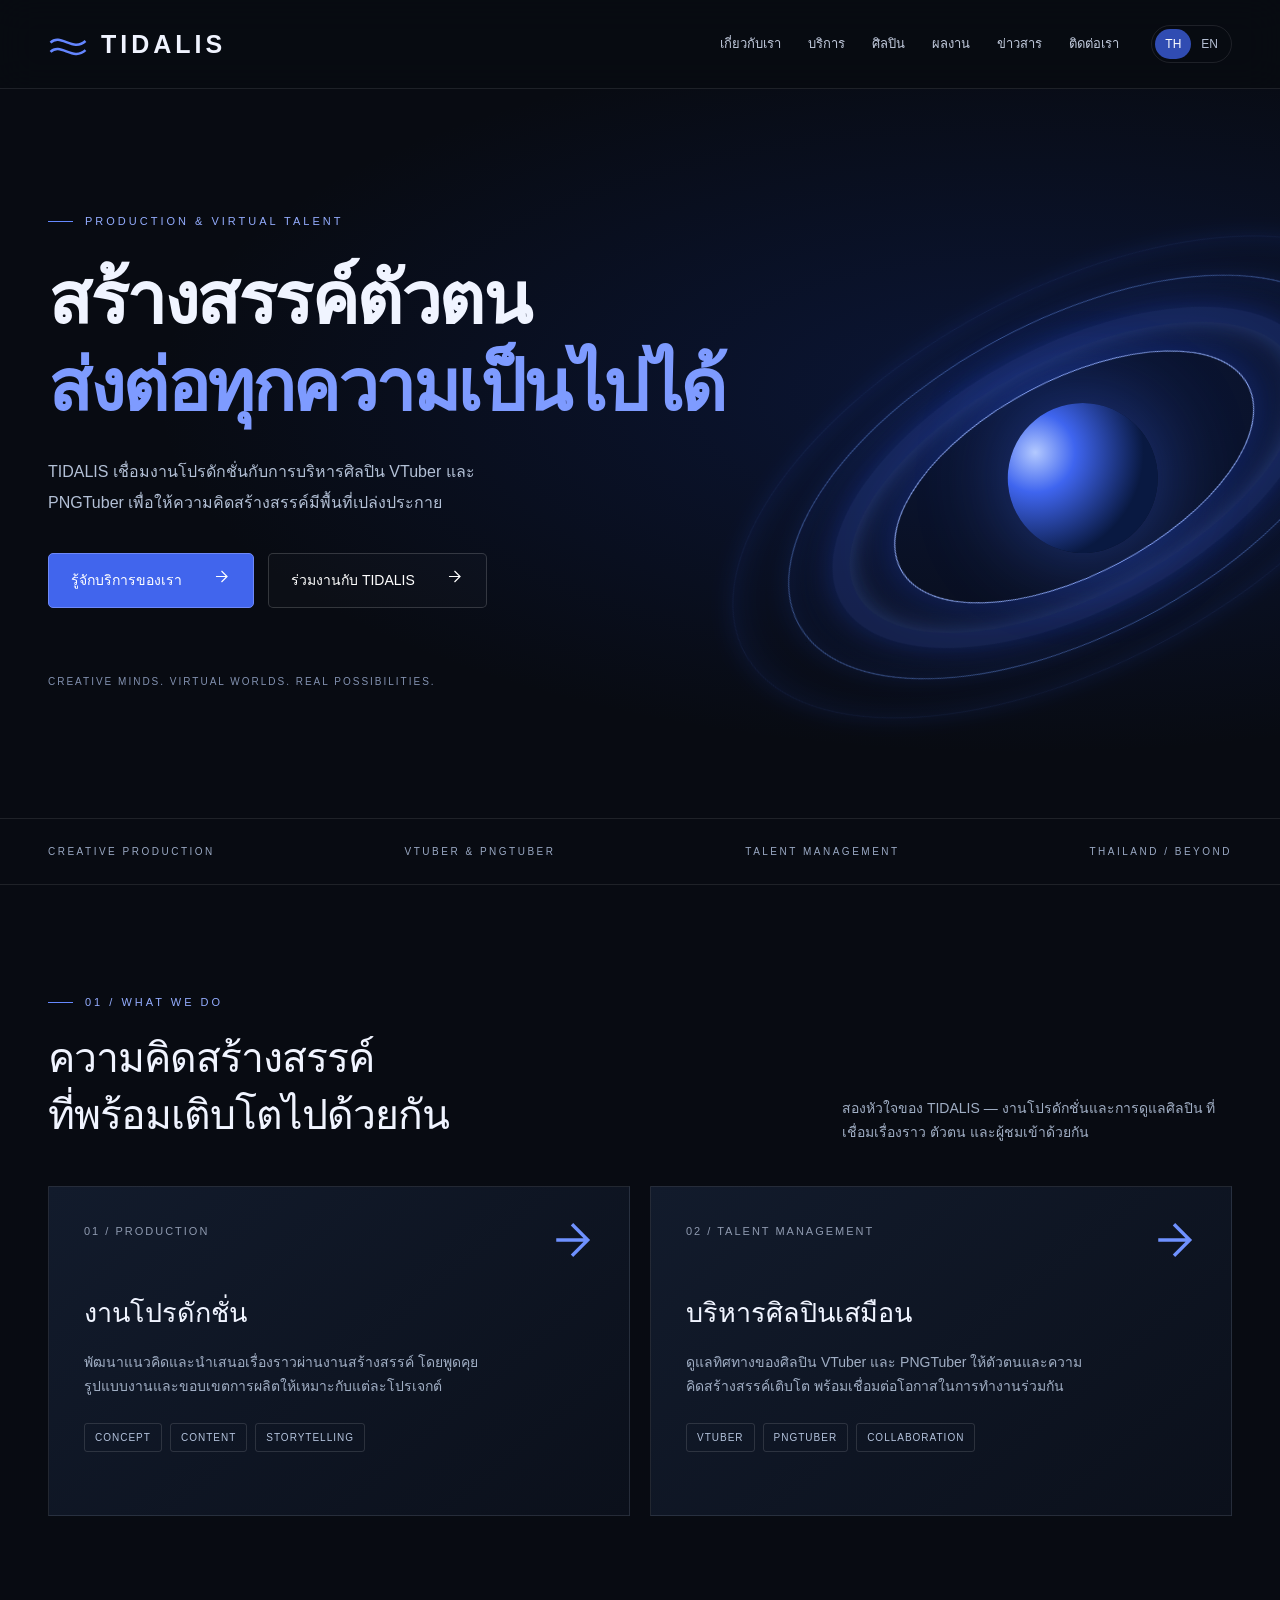
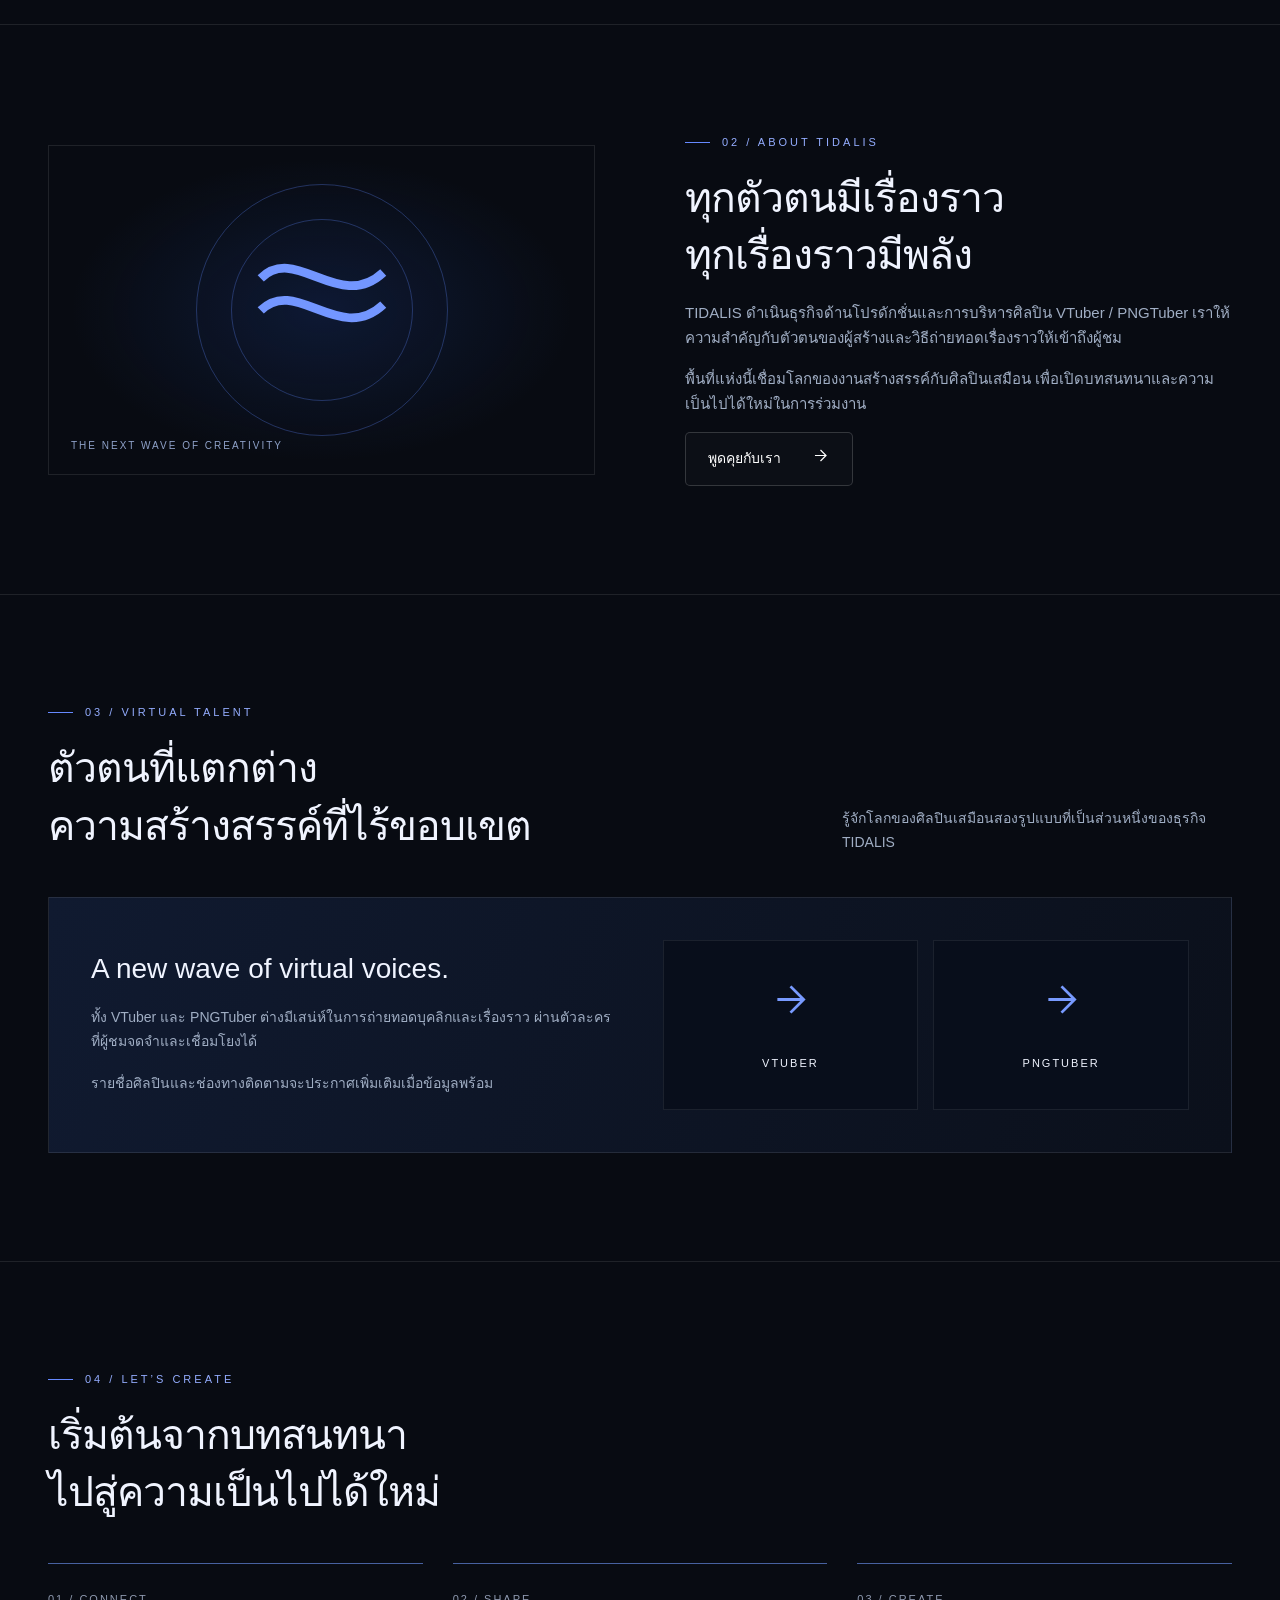
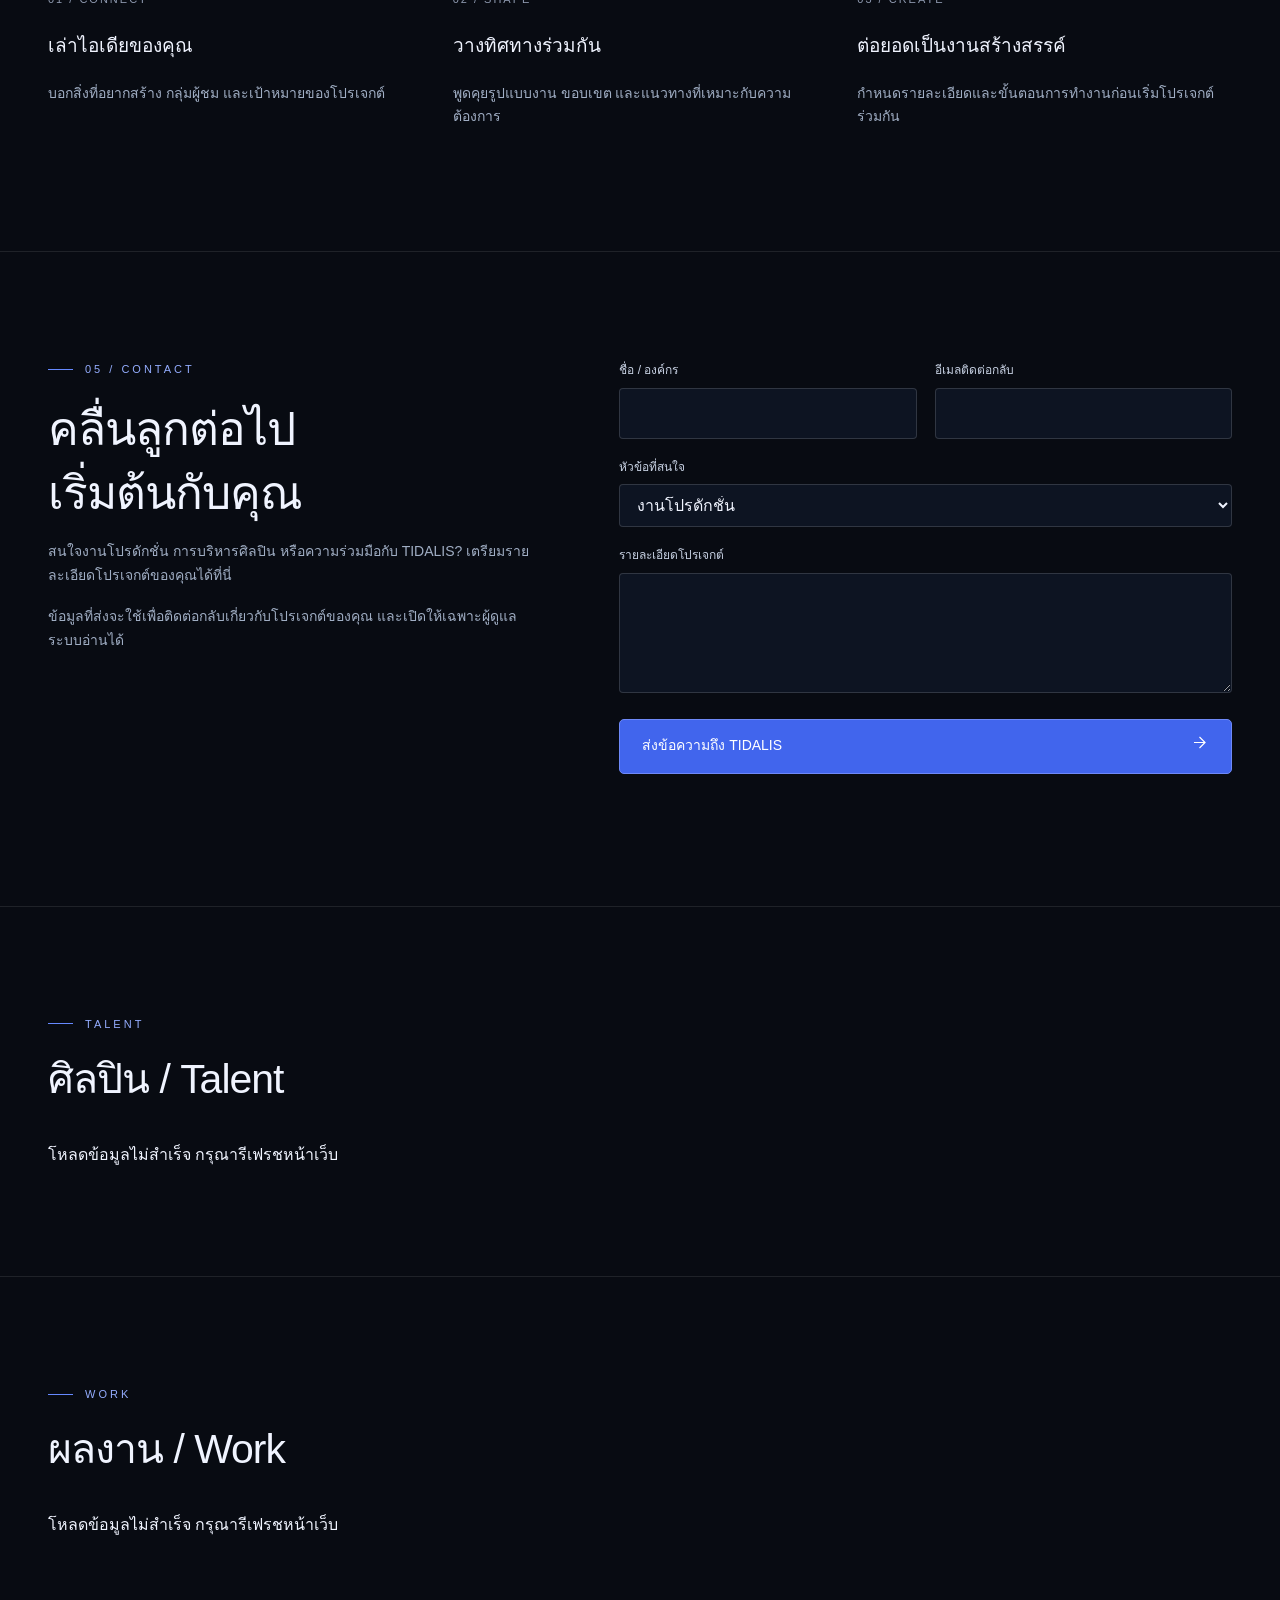
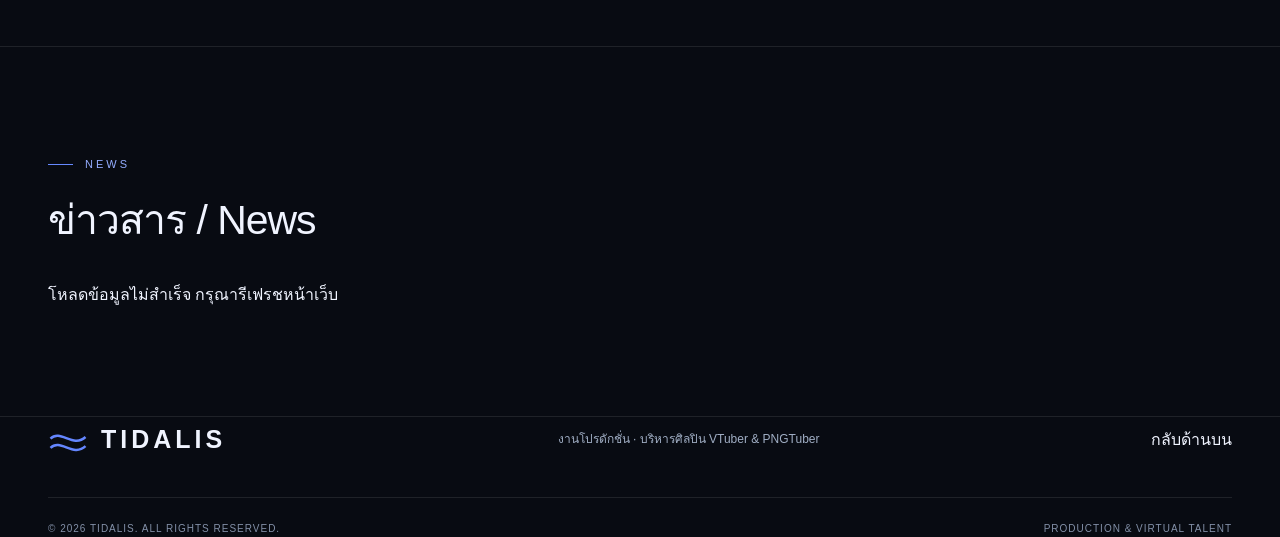
==== commit 960f5bfa: "Add Supabase CMS, protected administration and live content/contact integration" ====
--- a/index.html
+++ b/index.html
@@ -12,7 +12,7 @@
 </style></head>
 <body>
 <a class="skip" href="#main" data-i="skip">ข้ามไปเนื้อหา</a>
-<header><div class="wrap nav"><a class="brand" href="/" aria-label="TIDALIS home"><span class="mark" aria-hidden="true"><svg viewBox="0 0 48 32" width="40" height="30" fill="none" stroke="currentColor" stroke-width="3" aria-hidden="true"><path d="M3 12C15 0 30 24 45 10M3 23C15 11 30 35 45 21"/></svg></span>TIDALIS</a><nav class="navlinks" id="navigation" aria-label="Main"><a href="/about.html" data-i="navAbout">เกี่ยวกับเรา</a><a href="/services.html" data-i="navServices">บริการ</a><a href="/talent.html" data-i="navTalent">ศิลปิน</a><a href="/contact.html" data-i="navContact">ติดต่อเรา</a></nav><div class="lang" aria-label="Language"><button type="button" data-lang="th" aria-pressed="true">TH</button><button type="button" data-lang="en" aria-pressed="false">EN</button></div><button type="button" class="menu" aria-expanded="false" aria-controls="navigation" data-i="menu">เมนู</button></div></header>
+<header><div class="wrap nav"><a class="brand" href="/" aria-label="TIDALIS home"><span class="mark" aria-hidden="true"><svg viewBox="0 0 48 32" width="40" height="30" fill="none" stroke="currentColor" stroke-width="3" aria-hidden="true"><path d="M3 12C15 0 30 24 45 10M3 23C15 11 30 35 45 21"/></svg></span>TIDALIS</a><nav class="navlinks" id="navigation" aria-label="Main"><a href="/about.html" data-i="navAbout">เกี่ยวกับเรา</a><a href="/services.html" data-i="navServices">บริการ</a><a href="/talent.html" data-i="navTalent">ศิลปิน</a><a href="/work.html" data-i="navWork">ผลงาน</a><a href="/news.html" data-i="navNews">ข่าวสาร</a><a href="/contact.html" data-i="navContact">ติดต่อเรา</a></nav><div class="lang" aria-label="Language"><button type="button" data-lang="th" aria-pressed="true">TH</button><button type="button" data-lang="en" aria-pressed="false">EN</button></div><button type="button" class="menu" aria-expanded="false" aria-controls="navigation" data-i="menu">เมนู</button></div></header>
 <main id="main">
 <section class="hero" aria-labelledby="hero-title"><div class="orbit-art" aria-hidden="true"><div class="orbit"></div><div class="orbit"></div><div class="orbit"></div><div class="orbit"></div><div class="core"></div></div><div class="wrap"><div class="hero-copy"><div class="eyebrow">PRODUCTION & VIRTUAL TALENT</div><h1 id="hero-title"><span style="color:inherit" data-i="hero1">สร้างสรรค์ตัวตน</span><span data-i="hero2">ส่งต่อทุกความเป็นไปได้</span></h1><p class="lead" data-i="heroDesc">TIDALIS เชื่อมงานโปรดักชั่นกับการบริหารศิลปิน VTuber และ PNGTuber เพื่อให้ความคิดสร้างสรรค์มีพื้นที่เปล่งประกาย</p><div class="actions"><a class="button" href="/services.html"><span data-i="explore">รู้จักบริการของเรา</span><span aria-hidden="true"><svg viewBox="0 0 24 24" width="24" height="24" fill="none" stroke="currentColor" stroke-width="1.5" aria-hidden="true"><path d="M5 12h14M12 5l7 7-7 7"/></svg></span></a><a class="button secondary" href="/contact.html"><span data-i="collab">ร่วมงานกับ TIDALIS</span><span aria-hidden="true"><svg viewBox="0 0 24 24" width="24" height="24" fill="none" stroke="currentColor" stroke-width="1.5" aria-hidden="true"><path d="M5 12h14M12 5l7 7-7 7"/></svg></span></a></div><div class="hero-caption">CREATIVE MINDS. VIRTUAL WORLDS. REAL POSSIBILITIES.</div></div></div></section>
 <div class="wrap strip" aria-label="Focus areas"><span>CREATIVE PRODUCTION</span><span>VTUBER & PNGTUBER</span><span>TALENT MANAGEMENT</span><span>THAILAND / BEYOND</span></div>
@@ -20,10 +20,11 @@
 <section class="content wrap" id="about"><div class="about"><div class="about-visual" aria-hidden="true"><strong><svg viewBox="0 0 48 32" width="40" height="30" fill="none" stroke="currentColor" stroke-width="3" aria-hidden="true"><path d="M3 12C15 0 30 24 45 10M3 23C15 11 30 35 45 21"/></svg></strong><span class="visual-note">THE NEXT WAVE OF CREATIVITY</span></div><div><div class="eyebrow">02 / ABOUT TIDALIS</div><h2 data-i="aboutTitle">ทุกตัวตนมีเรื่องราว<br>ทุกเรื่องราวมีพลัง</h2><p data-i="aboutDesc">TIDALIS ดำเนินธุรกิจด้านโปรดักชั่นและการบริหารศิลปิน VTuber / PNGTuber เราให้ความสำคัญกับตัวตนของผู้สร้างและวิธีถ่ายทอดเรื่องราวให้เข้าถึงผู้ชม</p><p data-i="aboutMore">พื้นที่แห่งนี้เชื่อมโลกของงานสร้างสรรค์กับศิลปินเสมือน เพื่อเปิดบทสนทนาและความเป็นไปได้ใหม่ในการร่วมงาน</p><a href="/contact.html" class="button secondary"><span data-i="talk">พูดคุยกับเรา</span><span aria-hidden="true"><svg viewBox="0 0 24 24" width="24" height="24" fill="none" stroke="currentColor" stroke-width="1.5" aria-hidden="true"><path d="M5 12h14M12 5l7 7-7 7"/></svg></span></a></div></div></section>
 <section class="content wrap" id="talent"><div class="section-head"><div><div class="eyebrow">03 / VIRTUAL TALENT</div><h2 data-i="talentTitle">ตัวตนที่แตกต่าง<br>ความสร้างสรรค์ที่ไร้ขอบเขต</h2></div><p data-i="talentIntro">รู้จักโลกของศิลปินเสมือนสองรูปแบบที่เป็นส่วนหนึ่งของธุรกิจ TIDALIS</p></div><div class="talent-panel"><div><h3 data-i="talentPanel">A new wave of virtual voices.</h3><p data-i="talentDesc">ทั้ง VTuber และ PNGTuber ต่างมีเสน่ห์ในการถ่ายทอดบุคลิกและเรื่องราว ผ่านตัวละครที่ผู้ชมจดจำและเชื่อมโยงได้</p><p class="note" data-i="talentNote">รายชื่อศิลปินและช่องทางติดตามจะประกาศเพิ่มเติมเมื่อข้อมูลพร้อม</p></div><div class="talent-types"><div class="type"><span aria-hidden="true"><svg viewBox="0 0 24 24" width="24" height="24" fill="none" stroke="currentColor" stroke-width="1.5" aria-hidden="true"><path d="M5 12h14M12 5l7 7-7 7"/></svg></span><strong>VTUBER</strong></div><div class="type"><span aria-hidden="true"><svg viewBox="0 0 24 24" width="24" height="24" fill="none" stroke="currentColor" stroke-width="1.5" aria-hidden="true"><path d="M5 12h14M12 5l7 7-7 7"/></svg></span><strong>PNGTUBER</strong></div></div></div></section>
 <section class="content wrap"><div class="section-head"><div><div class="eyebrow">04 / LET’S CREATE</div><h2 data-i="processTitle">เริ่มต้นจากบทสนทนา<br>ไปสู่ความเป็นไปได้ใหม่</h2></div></div><div class="steps"><article class="step"><span class="number">01 / CONNECT</span><h3 data-i="step1">เล่าไอเดียของคุณ</h3><p data-i="step1Desc">บอกสิ่งที่อยากสร้าง กลุ่มผู้ชม และเป้าหมายของโปรเจกต์</p></article><article class="step"><span class="number">02 / SHAPE</span><h3 data-i="step2">วางทิศทางร่วมกัน</h3><p data-i="step2Desc">พูดคุยรูปแบบงาน ขอบเขต และแนวทางที่เหมาะกับความต้องการ</p></article><article class="step"><span class="number">03 / CREATE</span><h3 data-i="step3">ต่อยอดเป็นงานสร้างสรรค์</h3><p data-i="step3Desc">กำหนดรายละเอียดและขั้นตอนการทำงานก่อนเริ่มโปรเจกต์ร่วมกัน</p></article></div></section>
-<section class="content wrap" id="contact"><div class="contact-grid"><div><div class="eyebrow">05 / CONTACT</div><h2 data-i="contactTitle">คลื่นลูกต่อไป<br>เริ่มต้นกับคุณ</h2><p data-i="contactDesc">สนใจงานโปรดักชั่น การบริหารศิลปิน หรือความร่วมมือกับ TIDALIS? เตรียมรายละเอียดโปรเจกต์ของคุณได้ที่นี่</p><p class="note" data-i="contactNote">ขณะนี้ยังไม่เปิดช่องทางรับข้อความ แบบฟอร์มนี้ช่วยเตรียมและดาวน์โหลดบรีฟเท่านั้น ข้อมูลไม่ถูกส่งออกจากเบราว์เซอร์</p></div><form id="brief"><div class="form-row"><div class="field"><label for="name" data-i="name">ชื่อ / องค์กร</label><input id="name" name="name" required maxlength="150" autocomplete="name"></div><div class="field"><label for="email" data-i="email">อีเมลติดต่อกลับ</label><input id="email" name="email" type="email" required maxlength="254" autocomplete="email"></div></div><div class="field"><label for="interest" data-i="interest">หัวข้อที่สนใจ</label><select id="interest" name="interest"><option value="production" data-i="optionProd">งานโปรดักชั่น</option><option value="talent" data-i="optionTalent">การบริหารศิลปิน</option><option value="collaboration" data-i="optionCollab">ความร่วมมือทางธุรกิจ</option></select></div><div class="field"><label for="details" data-i="details">รายละเอียดโปรเจกต์</label><textarea id="details" name="details" required maxlength="5000"></textarea></div><button class="button" type="submit"><span data-i="download">ดาวน์โหลดบรีฟ (.txt)</span><span aria-hidden="true"><svg viewBox="0 0 24 24" width="24" height="24" fill="none" stroke="currentColor" stroke-width="1.5" aria-hidden="true"><path d="M5 12h14M12 5l7 7-7 7"/></svg></span></button><div id="status" class="status" role="status"></div></form></div></section>
-</main><footer class="wrap"><div class="footer-top"><a class="brand" href="/"><span class="mark" aria-hidden="true"><svg viewBox="0 0 48 32" width="40" height="30" fill="none" stroke="currentColor" stroke-width="3" aria-hidden="true"><path d="M3 12C15 0 30 24 45 10M3 23C15 11 30 35 45 21"/></svg></span>TIDALIS</a><p data-i="footerDesc">งานโปรดักชั่น · บริหารศิลปิน VTuber & PNGTuber</p><a href="/" data-i="top">กลับด้านบน</a></div><div class="footer-bottom"><span>© 2026 TIDALIS. ALL RIGHTS RESERVED.</span><span>PRODUCTION & VIRTUAL TALENT</span></div></footer>
+<section class="content wrap" id="contact"><div class="contact-grid"><div><div class="eyebrow">05 / CONTACT</div><h2 data-i="contactTitle">คลื่นลูกต่อไป<br>เริ่มต้นกับคุณ</h2><p data-i="contactDesc">สนใจงานโปรดักชั่น การบริหารศิลปิน หรือความร่วมมือกับ TIDALIS? เตรียมรายละเอียดโปรเจกต์ของคุณได้ที่นี่</p><p class="note" data-i="contactNote">ข้อมูลที่ส่งจะใช้เพื่อติดต่อกลับเกี่ยวกับโปรเจกต์ของคุณ และเปิดให้เฉพาะผู้ดูแลระบบอ่านได้</p></div><form id="contact-form"><div class="form-row"><div class="field"><label for="name" data-i="name">ชื่อ / องค์กร</label><input id="name" name="name" required maxlength="150" autocomplete="name"></div><div class="field"><label for="email" data-i="email">อีเมลติดต่อกลับ</label><input id="email" name="email" type="email" required maxlength="254" autocomplete="email"></div></div><div class="field"><label for="interest" data-i="interest">หัวข้อที่สนใจ</label><select id="interest" name="interest"><option value="production" data-i="optionProd">งานโปรดักชั่น</option><option value="talent" data-i="optionTalent">การบริหารศิลปิน</option><option value="collaboration" data-i="optionCollab">ความร่วมมือทางธุรกิจ</option></select></div><div class="field"><label for="details" data-i="details">รายละเอียดโปรเจกต์</label><textarea id="details" name="details" required maxlength="5000"></textarea></div><button class="button" type="submit"><span data-i="download">ส่งข้อความถึง TIDALIS</span><span aria-hidden="true"><svg viewBox="0 0 24 24" width="24" height="24" fill="none" stroke="currentColor" stroke-width="1.5" aria-hidden="true"><path d="M5 12h14M12 5l7 7-7 7"/></svg></span></button><div id="status" class="status" role="status"></div></form></div></section>
+<section class="content wrap"><div class="eyebrow">TALENT</div><h2>ศิลปิน / Talent</h2><div class="detail-grid" data-cms-kind="talent" style="margin-top:32px"></div></section><section class="content wrap"><div class="eyebrow">WORK</div><h2>ผลงาน / Work</h2><div class="detail-grid" data-cms-kind="work" style="margin-top:32px"></div></section><section class="content wrap"><div class="eyebrow">NEWS</div><h2>ข่าวสาร / News</h2><div class="detail-grid" data-cms-kind="news" style="margin-top:32px"></div></section></main><footer class="wrap"><div class="footer-top"><a class="brand" href="/"><span class="mark" aria-hidden="true"><svg viewBox="0 0 48 32" width="40" height="30" fill="none" stroke="currentColor" stroke-width="3" aria-hidden="true"><path d="M3 12C15 0 30 24 45 10M3 23C15 11 30 35 45 21"/></svg></span>TIDALIS</a><p data-i="footerDesc">งานโปรดักชั่น · บริหารศิลปิน VTuber & PNGTuber</p><a href="/" data-i="top">กลับด้านบน</a></div><div class="footer-bottom"><span>© 2026 TIDALIS. ALL RIGHTS RESERVED.</span><span>PRODUCTION & VIRTUAL TALENT</span></div></footer>
 <script>
-const english={skip:'Skip to content',menu:'Menu',navAbout:'About',navServices:'Services',navTalent:'Talent',navContact:'Contact',hero1:'Creative minds.',hero2:'Endless possibilities.',heroDesc:'TIDALIS brings production and VTuber / PNGTuber talent management together, giving creativity a space to shine.',explore:'Explore our services',collab:'Create with TIDALIS',serviceTitle:'Creativity, with room\nto grow together.',serviceIntro:'Two sides of TIDALIS — production and talent management, connecting stories, identities and audiences.',prodTitle:'Creative production',prodDesc:'Developing ideas and telling stories through creative work, with the format and production scope shaped around each project.',manageTitle:'Virtual talent management',manageDesc:'Supporting the creative direction of VTuber and PNGTuber talent while exploring opportunities for collaboration.',aboutTitle:'Every identity has a story.\nEvery story has a spark.',aboutDesc:'TIDALIS works in production and VTuber / PNGTuber talent management. We value the identity of each creator and how their stories connect with audiences.',aboutMore:'A meeting point for creative production and virtual talent, opening conversations and new possibilities for collaboration.',talk:'Let’s talk',talentTitle:'Distinct identities.\nLimitless creativity.',talentIntro:'Discover the two forms of virtual talent at the heart of TIDALIS.',talentPanel:'A new wave of virtual voices.',talentDesc:'VTubers and PNGTubers each bring their own way of expressing personality and stories through characters that audiences can connect with.',talentNote:'Artist profiles and official channels will be announced when available.',processTitle:'A conversation today.\nNew possibilities tomorrow.',step1:'Share your idea',step1Desc:'Tell us what you want to create, who it is for and what you want to achieve.',step2:'Shape the direction',step2Desc:'Discuss the format, scope and approach that fit your project.',step3:'Bring creativity forward',step3Desc:'Agree on the details and workflow before starting the project together.',contactTitle:'The next wave\nstarts with you.',contactDesc:'Interested in production, talent management or collaborating with TIDALIS? Prepare your project details here.',contactNote:'Messaging is not yet available. This form only prepares a downloadable brief. Your information stays in your browser.',name:'Name / Organization',email:'Contact email',interest:'Area of interest',optionProd:'Production',optionTalent:'Talent management',optionCollab:'Business collaboration',details:'Project details',download:'Download brief (.txt)',footerDesc:'Production · VTuber & PNGTuber talent management',top:'Back to top'};
+const english={skip:'Skip to content',menu:'Menu',navAbout:'About',navServices:'Services',navTalent:'Talent',navContact:'Contact',hero1:'Creative minds.',hero2:'Endless possibilities.',heroDesc:'TIDALIS brings production and VTuber / PNGTuber talent management together, giving creativity a space to shine.',explore:'Explore our services',collab:'Create with TIDALIS',serviceTitle:'Creativity, with room\nto grow together.',serviceIntro:'Two sides of TIDALIS — production and talent management, connecting stories, identities and audiences.',prodTitle:'Creative production',prodDesc:'Developing ideas and telling stories through creative work, with the format and production scope shaped around each project.',manageTitle:'Virtual talent management',manageDesc:'Supporting the creative direction of VTuber and PNGTuber talent while exploring opportunities for collaboration.',aboutTitle:'Every identity has a story.\nEvery story has a spark.',aboutDesc:'TIDALIS works in production and VTuber / PNGTuber talent management. We value the identity of each creator and how their stories connect with audiences.',aboutMore:'A meeting point for creative production and virtual talent, opening conversations and new possibilities for collaboration.',talk:'Let’s talk',talentTitle:'Distinct identities.\nLimitless creativity.',talentIntro:'Discover the two forms of virtual talent at the heart of TIDALIS.',talentPanel:'A new wave of virtual voices.',talentDesc:'VTubers and PNGTubers each bring their own way of expressing personality and stories through characters that audiences can connect with.',talentNote:'Artist profiles and official channels will be announced when available.',processTitle:'A conversation today.\nNew possibilities tomorrow.',step1:'Share your idea',step1Desc:'Tell us what you want to create, who it is for and what you want to achieve.',step2:'Shape the direction',step2Desc:'Discuss the format, scope and approach that fit your project.',step3:'Bring creativity forward',step3Desc:'Agree on the details and workflow before starting the project together.',contactTitle:'The next wave\nstarts with you.',contactDesc:'Interested in production, talent management or collaborating with TIDALIS? Prepare your project details here.',contactNote:'Your information is used to respond to your project inquiry and is accessible only to administrators.',name:'Name / Organization',email:'Contact email',interest:'Area of interest',optionProd:'Production',optionTalent:'Talent management',optionCollab:'Business collaboration',details:'Project details',download:'Send message to TIDALIS',footerDesc:'Production · VTuber & PNGTuber talent management',top:'Back to top'};
+Object.assign(english,{navWork:'Work',navNews:'News'});
 const thai=Object.fromEntries([...document.querySelectorAll('[data-i]')].map(e=>[e.dataset.i,e.innerText]));
 let language='th';
 function setLanguage(lang){language=lang;document.documentElement.lang=lang;const dict=lang==='en'?english:thai;document.querySelectorAll('[data-i]').forEach(e=>{e.textContent=dict[e.dataset.i];e.style.whiteSpace='pre-line'});document.querySelectorAll('[data-lang]').forEach(b=>b.setAttribute('aria-pressed',String(b.dataset.lang===lang)));if(document.querySelector('#status'))document.querySelector('#status').textContent='';try{localStorage.setItem('tidalis-language',lang)}catch{} }
@@ -35,4 +36,4 @@
 const motion=matchMedia('(prefers-reduced-motion: reduce)');
 if(!motion.matches && 'IntersectionObserver' in window){const observer=new IntersectionObserver(entries=>entries.forEach(entry=>{if(entry.isIntersecting){entry.target.classList.remove('waiting');observer.unobserve(entry.target)}}),{threshold:0.08});document.querySelectorAll('.section-head,.service,.about,.talent-panel,.step,.detail-card,.faq').forEach(el=>{el.classList.add('reveal','waiting');observer.observe(el)});motion.addEventListener('change',()=>{document.querySelectorAll('.waiting').forEach(el=>el.classList.remove('waiting'))})}
 document.querySelectorAll('.navlinks a').forEach(a=>{if(new URL(a.href).pathname===location.pathname)a.setAttribute('aria-current','page')});
-</script></body></html>
+</script><script type="module" src="/cms-public.js"></script></body></html>
